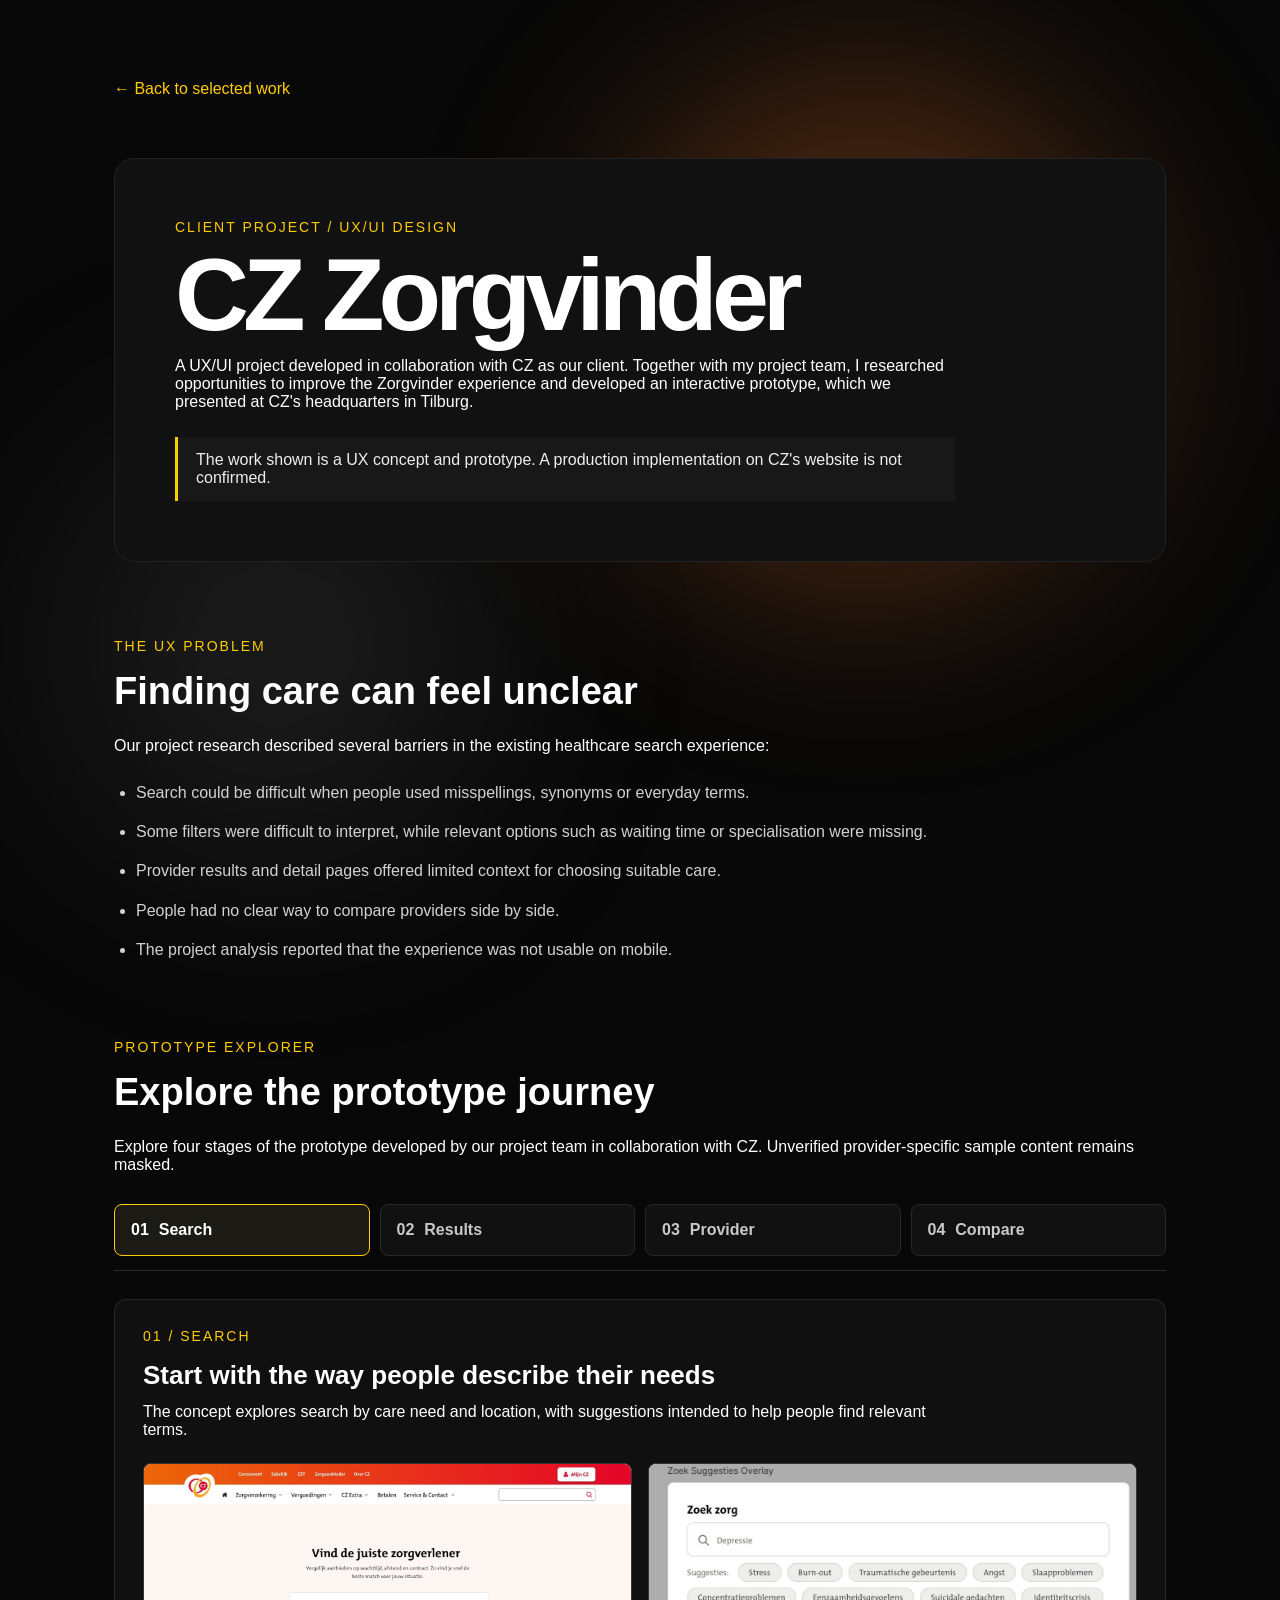
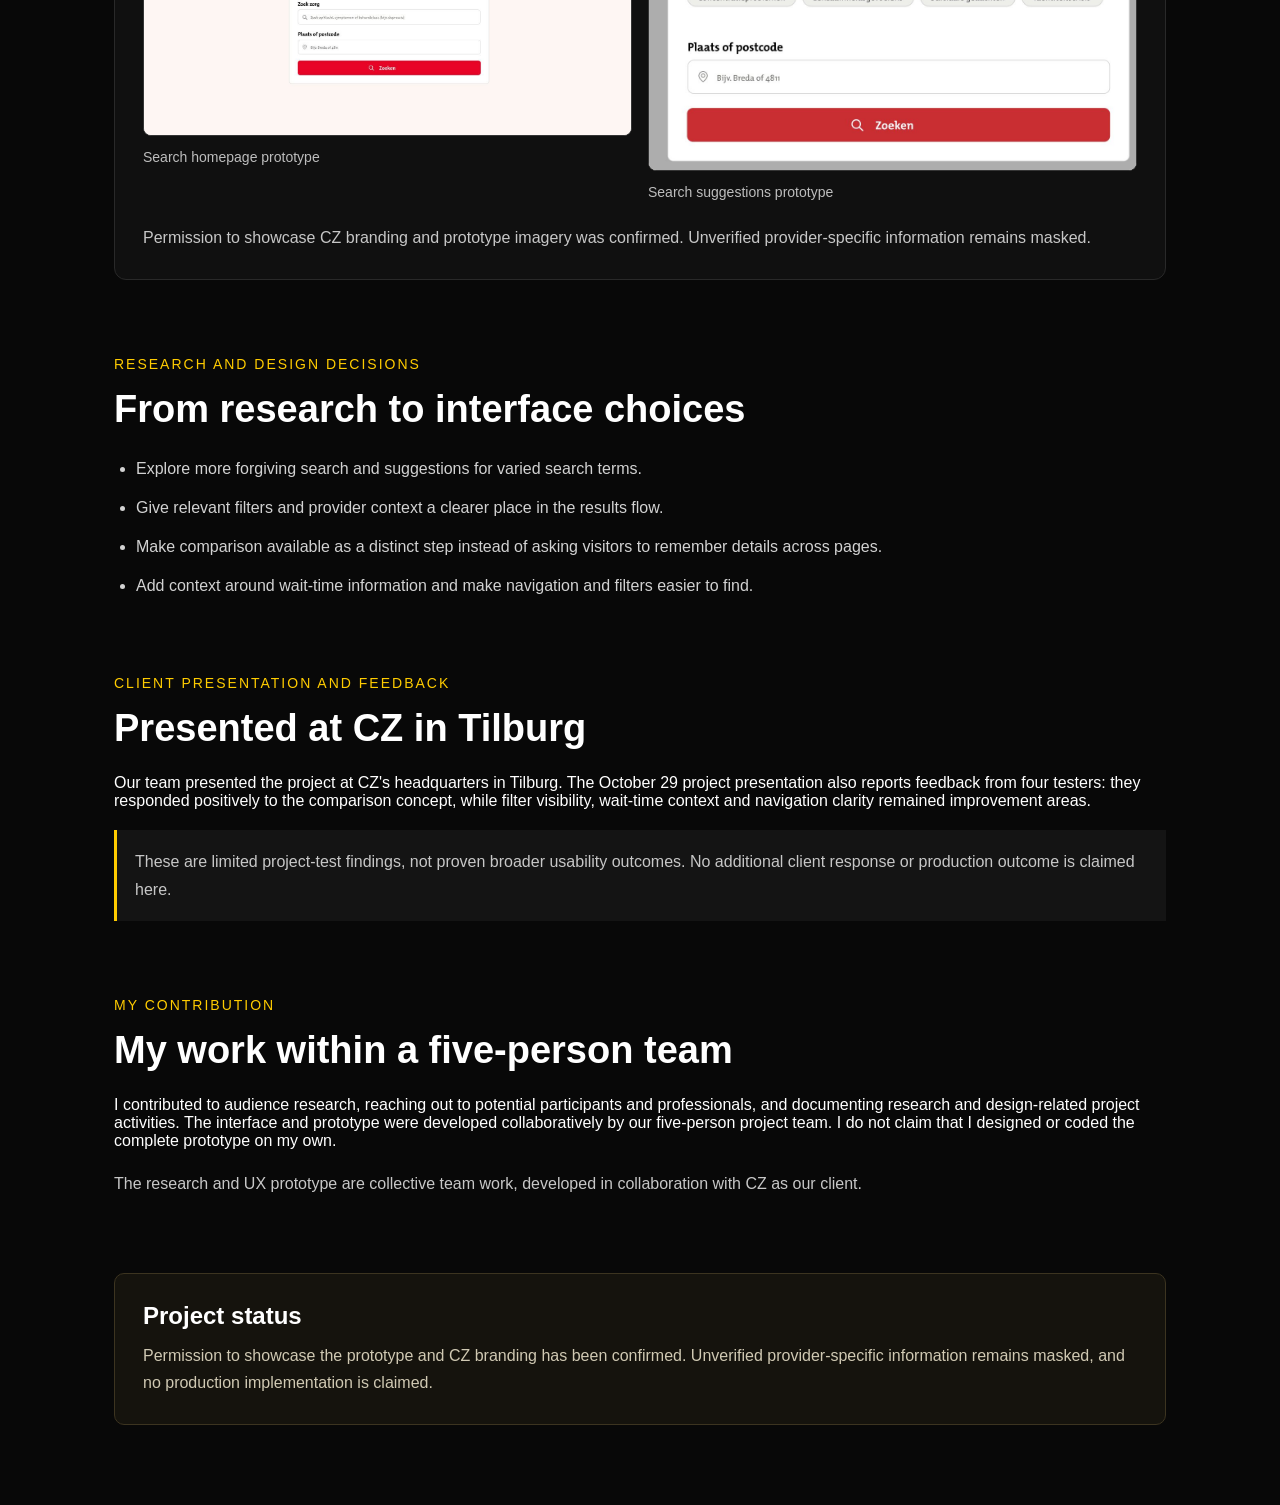
==== cz.html @ e2283655 "Add CZ client UX case and interactive prototype explorer Research-based iteration: Replaced the less" ====
<!DOCTYPE html>
<html lang="en">
<head>
  <meta charset="UTF-8">
  <meta name="viewport" content="width=device-width, initial-scale=1.0">
  <title>CZ Zorgvinder | Client UX/UI Project | Rayan Fikri</title>
  <meta name="description" content="A UX/UI project developed with CZ as our client, exploring improvements to healthcare search, filtering and provider comparison.">
  <link rel="stylesheet" href="css/style.css">
</head>
<body>

  <main class="project-page cz-page">
    <a href="index.html#work" class="back-link">← Back to selected work</a>

    <section class="project-hero cz-hero">
      <p class="section-label">Client Project / UX/UI Design</p>
      <h1>CZ Zorgvinder</h1>
      <p>
        A UX/UI project developed in collaboration with CZ as our client. Together with my project team, I researched opportunities to improve the Zorgvinder experience and developed an interactive prototype, which we presented at CZ's headquarters in Tilburg.
      </p>
      <p class="cz-disclaimer">
        The work shown is a UX concept and prototype. A production implementation on CZ's website is not confirmed.
      </p>
    </section>

    <section class="cz-section" aria-labelledby="cz-problem-title">
      <p class="section-label">The UX problem</p>
      <h2 id="cz-problem-title">Finding care can feel unclear</h2>
      <p class="cz-section-intro">
        Our project research described several barriers in the existing healthcare search experience:
      </p>
      <ul class="cz-problem-list">
        <li>Search could be difficult when people used misspellings, synonyms or everyday terms.</li>
        <li>Some filters were difficult to interpret, while relevant options such as waiting time or specialisation were missing.</li>
        <li>Provider results and detail pages offered limited context for choosing suitable care.</li>
        <li>People had no clear way to compare providers side by side.</li>
        <li>The project analysis reported that the experience was not usable on mobile.</li>
      </ul>
    </section>

    <section class="cz-section prototype-explorer" data-prototype-explorer aria-labelledby="explorer-title">
      <p class="section-label">Prototype explorer</p>
      <h2 id="explorer-title">Explore the prototype journey</h2>
      <p class="cz-section-intro">
        Explore four stages of the prototype developed by our project team in collaboration with CZ. Unverified provider-specific sample content remains masked.
      </p>

      <div class="prototype-tablist" role="tablist" aria-label="Prototype stages">
        <button id="prototype-tab-search" class="prototype-tab is-active" type="button" role="tab" aria-selected="true" aria-controls="prototype-panel-search" tabindex="0">01 <span>Search</span></button>
        <button id="prototype-tab-results" class="prototype-tab" type="button" role="tab" aria-selected="false" aria-controls="prototype-panel-results" tabindex="-1">02 <span>Results</span></button>
        <button id="prototype-tab-provider" class="prototype-tab" type="button" role="tab" aria-selected="false" aria-controls="prototype-panel-provider" tabindex="-1">03 <span>Provider</span></button>
        <button id="prototype-tab-compare" class="prototype-tab" type="button" role="tab" aria-selected="false" aria-controls="prototype-panel-compare" tabindex="-1">04 <span>Compare</span></button>
      </div>

      <section id="prototype-panel-search" class="prototype-panel" role="tabpanel" aria-labelledby="prototype-tab-search" tabindex="0">
        <div class="prototype-panel-heading">
          <p class="section-label">01 / Search</p>
          <h3>Start with the way people describe their needs</h3>
          <p>The concept explores search by care need and location, with suggestions intended to help people find relevant terms.</p>
        </div>
        <div class="prototype-image-grid">
          <figure class="prototype-figure">
            <button class="prototype-image-button" type="button" data-enlarge aria-label="Enlarge the CZ Zorgvinder search homepage screenshot">
              <img src="assets/projects/cz-zorgvinder/cz-search-preview.jpg" alt="CZ client-project search prototype with a care search field and location field" width="1400" height="779" loading="lazy" decoding="async">
            </button>
            <figcaption>Search homepage prototype</figcaption>
          </figure>
          <figure class="prototype-figure">
            <button class="prototype-image-button" type="button" data-enlarge aria-label="Enlarge the CZ Zorgvinder search suggestions screenshot">
              <img src="assets/projects/cz-zorgvinder/cz-search-suggestions-preview.jpg" alt="CZ client-project prototype showing suggestions below a healthcare search field" width="1190" height="748" loading="lazy" decoding="async">
            </button>
            <figcaption>Search suggestions prototype</figcaption>
          </figure>
        </div>
        <p class="prototype-media-note">Permission to showcase CZ branding and prototype imagery was confirmed. Unverified provider-specific information remains masked.</p>
      </section>

      <section id="prototype-panel-results" class="prototype-panel" role="tabpanel" aria-labelledby="prototype-tab-results" tabindex="0" hidden>
        <div class="prototype-panel-heading">
          <p class="section-label">02 / Results</p>
          <h3>Make relevant filters and provider context easier to scan</h3>
          <p>Our prototype groups filters for contract, distance, waiting time, specialisation and digital options. Provider cards and search-summary data are masked because their values are unverified.</p>
        </div>
        <figure class="prototype-figure">
          <button class="prototype-image-button" type="button" data-enlarge aria-label="Enlarge the redacted CZ Zorgvinder results screenshot">
            <img src="assets/projects/cz-zorgvinder/cz-results-redacted.jpg" alt="Client-project results prototype with filter controls visible and provider sample data redacted" width="1400" height="1121" loading="lazy" decoding="async">
          </button>
          <figcaption>Results and filters concept; unverified provider data is redacted.</figcaption>
        </figure>
      </section>

      <section id="prototype-panel-provider" class="prototype-panel" role="tabpanel" aria-labelledby="prototype-tab-provider" tabindex="0" hidden>
        <div class="prototype-panel-heading">
          <p class="section-label">03 / Provider</p>
          <h3>Bring useful provider details into one place</h3>
          <p>Our prototype brings provider information, treatments, languages, waiting-time context and service options into a detail view. Provider identity, contact information and claims are masked.</p>
        </div>
        <figure class="prototype-figure">
          <button class="prototype-image-button" type="button" data-enlarge aria-label="Enlarge the redacted CZ Zorgvinder provider screenshot">
            <img src="assets/projects/cz-zorgvinder/cz-provider-redacted.jpg" alt="Client-project provider detail prototype with provider-specific information redacted" width="1400" height="1197" loading="lazy" decoding="async">
          </button>
          <figcaption>Provider detail concept; identifying and unverified sample claims are redacted.</figcaption>
        </figure>
      </section>

      <section id="prototype-panel-compare" class="prototype-panel" role="tabpanel" aria-labelledby="prototype-tab-compare" tabindex="0" hidden>
        <div class="prototype-panel-heading">
          <p class="section-label">04 / Compare</p>
          <h3>Support a more informed choice</h3>
          <p>Our comparison prototype places contract, waiting time, specialisation, distance, rating, languages, treatment and online-intake fields side by side. Provider-specific values are masked.</p>
        </div>
        <figure class="prototype-figure">
          <button class="prototype-image-button" type="button" data-enlarge aria-label="Enlarge the redacted CZ Zorgvinder comparison screenshot">
            <img src="assets/projects/cz-zorgvinder/cz-compare-redacted.jpg" alt="Client-project provider comparison table with row labels visible and provider values redacted" width="1400" height="854" loading="lazy" decoding="async">
          </button>
          <figcaption>Provider comparison concept; provider names and sample values are redacted.</figcaption>
        </figure>
      </section>
    </section>

    <section class="cz-section" aria-labelledby="cz-decisions-title">
      <p class="section-label">Research and design decisions</p>
      <h2 id="cz-decisions-title">From research to interface choices</h2>
      <ul class="cz-problem-list">
        <li>Explore more forgiving search and suggestions for varied search terms.</li>
        <li>Give relevant filters and provider context a clearer place in the results flow.</li>
        <li>Make comparison available as a distinct step instead of asking visitors to remember details across pages.</li>
        <li>Add context around wait-time information and make navigation and filters easier to find.</li>
      </ul>
    </section>

    <section class="cz-section" aria-labelledby="cz-client-feedback-title">
      <p class="section-label">Client presentation and feedback</p>
      <h2 id="cz-client-feedback-title">Presented at CZ in Tilburg</h2>
      <p>Our team presented the project at CZ's headquarters in Tilburg. The October 29 project presentation also reports feedback from four testers: they responded positively to the comparison concept, while filter visibility, wait-time context and navigation clarity remained improvement areas.</p>
      <p class="cz-feedback-note">These are limited project-test findings, not proven broader usability outcomes. No additional client response or production outcome is claimed here.</p>
    </section>

    <section class="cz-section" aria-labelledby="cz-contribution-title">
      <p class="section-label">My contribution</p>
      <h2 id="cz-contribution-title">My work within a five-person team</h2>
      <p>
        I contributed to audience research, reaching out to potential participants and professionals, and documenting research and design-related project activities. The interface and prototype were developed collaboratively by our five-person project team. I do not claim that I designed or coded the complete prototype on my own.
      </p>
      <p class="cz-team-credit">The research and UX prototype are collective team work, developed in collaboration with CZ as our client.</p>
    </section>

    <section class="cz-publication-note" aria-label="Project publication context">
      <h2>Project status</h2>
      <p>Permission to showcase the prototype and CZ branding has been confirmed. Unverified provider-specific information remains masked, and no production implementation is claimed.</p>
    </section>

    <dialog class="prototype-dialog" aria-label="Enlarged prototype screenshot">
      <form method="dialog">
        <button class="prototype-dialog-close" type="submit" aria-label="Close enlarged screenshot">Close <span aria-hidden="true">×</span></button>
      </form>
      <img class="prototype-dialog-image" alt="">
    </dialog>
  </main>

  <script src="js/main.js"></script>
</body>
</html>
---- css/style.css ----
* {
  margin: 0;
  padding: 0;
  box-sizing: border-box;
}

html {
  scroll-behavior: smooth;
  scroll-padding-top: 24px;
}

body {
  min-height: 100vh;
  font-family: Arial, sans-serif;
  background: #080808;
  color: #ffffff;
}

body::before {
  content: "";
  position: fixed;
  width: 520px;
  height: 520px;
  right: 12%;
  top: 8%;
  background: rgba(255, 126, 45, 0.28);
  filter: blur(100px);
  border-radius: 50%;
  z-index: -2;
}

body::after {
  content: "";
  position: fixed;
  width: 420px;
  height: 420px;
  left: 5%;
  bottom: 5%;
  background: rgba(75, 75, 75, 0.28);
  filter: blur(100px);
  border-radius: 50%;
  z-index: -2;
}

a {
  color: inherit;
  text-decoration: none;
}

a:focus-visible {
  outline: 3px solid #ffcc00;
  outline-offset: 4px;
}

.page-wrapper {
  width: 100%;
  padding: 70px 24px;
}

.hero-card {
  position: relative;
  max-width: 1180px;
  min-height: 780px;
  margin: 0 auto;
  padding: 42px;
  border-radius: 20px;
  overflow: hidden;
  background:
    linear-gradient(90deg, rgba(10, 10, 10, 0.92), rgba(10, 10, 10, 0.55)),
    url("../assets/profile.jpeg");
  background-size: cover;
  background-position: center;
  border: 1px solid rgba(255, 255, 255, 0.1);
  box-shadow: 0 30px 100px rgba(0, 0, 0, 0.6);
}

.hero-card::before {
  content: "";
  position: absolute;
  inset: 0;
  background: radial-gradient(circle at 78% 34%, rgba(255, 132, 61, 0.42), transparent 30%);
  pointer-events: none;
}

.hero-topline,
.hero-content,
.bottom-nav {
  position: relative;
  z-index: 2;
}

.hero-topline {
  display: flex;
  align-items: center;
}

.status {
  display: flex;
  align-items: center;
  gap: 10px;
  font-size: 13px;
  color: #e9e9e9;
}

.status span {
  width: 7px;
  height: 7px;
  background: #35ff6b;
  border-radius: 50%;
  flex: 0 0 auto;
}

.hero-content {
  margin-top: 76px;
  max-width: 720px;
}

.role {
  color: #ffcc00;
  font-size: 15px;
  font-weight: 700;
  margin-bottom: 18px;
}

.hero-name {
  font-size: 140px;
  line-height: 0.86;
  letter-spacing: 0;
  margin-bottom: 24px;
}

.hero-summary {
  max-width: 590px;
  color: #eeeeee;
  font-size: 18px;
  line-height: 1.6;
}

.hero-actions {
  display: flex;
  flex-wrap: wrap;
  gap: 12px;
  margin-top: 26px;
}

.hero-actions a {
  display: inline-flex;
  min-height: 48px;
  align-items: center;
  justify-content: center;
  padding: 12px 20px;
  border-radius: 30px;
  font-size: 13px;
  font-weight: 700;
  transition: transform 0.2s ease, background-color 0.2s ease, border-color 0.2s ease;
}

.hero-actions a:hover {
  transform: translateY(-2px);
}

.primary-link {
  background: #ffcc00;
  color: #080808;
}

.primary-link:hover {
  background: #ffdc4d;
}

.secondary-link {
  background: rgba(255, 255, 255, 0.12);
  border: 1px solid rgba(255, 255, 255, 0.3);
  color: #ffffff;
}

.secondary-link:hover {
  border-color: #ffcc00;
}

h1 {
  font-size: clamp(72px, 10vw, 140px);
  line-height: 0.86;
  letter-spacing: -6px;
  margin-bottom: 34px;
}

.details {
  display: flex;
  gap: 26px;
  flex-wrap: wrap;
  margin-top: 28px;
  color: #d6d6d6;
  font-size: 14px;
}

.bottom-nav {
  position: absolute;
  left: 50%;
  bottom: 42px;
  transform: translateX(-50%);
  display: flex;
  gap: 8px;
  padding: 8px;
  border-radius: 40px;
  background: rgba(255, 255, 255, 0.12);
  backdrop-filter: blur(16px);
}

.bottom-nav a {
  padding: 12px 20px;
  border-radius: 30px;
  color: #d8d8d8;
  font-size: 14px;
  transition: 0.3s ease;
}

.bottom-nav a:hover,
.bottom-nav a.active {
  background: #ffffff;
  color: #080808;
}

.section {
  max-width: 1180px;
  margin: 120px auto 0;
}

.section-label {
  color: #ffcc00;
  font-size: 14px;
  text-transform: uppercase;
  letter-spacing: 2px;
  margin-bottom: 16px;
}

.section h2 {
  font-size: 54px;
  margin-bottom: 36px;
}

.section p {
  color: #bdbdbd;
  line-height: 1.8;
  max-width: 760px;
}

.project-list {
  display: grid;
  gap: 18px;
}

.project-card {
  display: grid;
  grid-template-columns: minmax(0, 1.1fr) minmax(280px, 0.9fr);
  align-items: stretch;
  overflow: hidden;
  background: #111111;
  border: 1px solid #232323;
  border-radius: 16px;
  transition: border-color 0.3s ease, background-color 0.3s ease;
}

.project-card:hover {
  border-color: #ffcc00;
  background: #151515;
}

.project-card__preview {
  display: block;
  min-height: 280px;
  overflow: hidden;
  background: #080808;
}

.project-card__preview img {
  display: block;
  width: 100%;
  height: 100%;
  min-height: 280px;
  object-fit: cover;
  object-position: top center;
  transition: transform 0.35s ease;
}

.project-card:hover .project-card__preview img,
.project-card__preview:focus-visible img {
  transform: scale(1.025);
}

.project-card__content {
  display: flex;
  flex-direction: column;
  align-items: flex-start;
  padding: 32px;
}

.project-card__content .project-card__eyebrow {
  margin-bottom: 12px;
  color: #ffcc00;
  font-size: 13px;
  text-transform: uppercase;
  letter-spacing: 1px;
}

.project-card__content h3 {
  margin-bottom: 12px;
  font-size: 32px;
}

.project-card__content > p:not(.project-card__eyebrow) {
  max-width: none;
  line-height: 1.7;
}

.project-tech {
  display: flex;
  flex-wrap: wrap;
  gap: 8px;
  margin-top: 20px;
  list-style: none;
}

.project-tech li {
  padding: 6px 10px;
  border: 1px solid #292929;
  border-radius: 4px;
  color: #dcdcdc;
  font-size: 13px;
}

.project-card__cta {
  display: inline-flex;
  min-height: 48px;
  align-items: center;
  gap: 10px;
  margin-top: 24px;
  padding: 12px 18px;
  border-radius: 30px;
  background: #ffcc00;
  color: #080808;
  font-size: 13px;
  font-weight: 700;
  transition: transform 0.2s ease, background-color 0.2s ease;
}

.project-card__cta:hover {
  transform: translateY(-2px);
  background: #ffdc4d;
}

.project-row {
  display: grid;
  grid-template-columns: 80px 1fr 1.4fr;
  gap: 24px;
  align-items: center;
  padding: 28px;
  background: #111111;
  border: 1px solid #232323;
  border-radius: 16px;
  transition: 0.3s ease;
}

.project-row:hover {
  transform: translateY(-4px);
  border-color: #ffcc00;
  background: #151515;
}

.project-row span,
.process-grid span {
  color: #ffcc00;
}

.project-row h3 {
  font-size: 26px;
}

.project-row p {
  color: #bdbdbd;
  line-height: 1.7;
}

.process-grid {
  display: grid;
  grid-template-columns: repeat(4, 1fr);
  gap: 18px;
}

.process-grid article {
  padding: 28px;
  min-height: 230px;
  background: #111111;
  border: 1px solid #232323;
  border-radius: 16px;
}

.process-grid h3 {
  margin: 28px 0 14px;
  font-size: 22px;
}

.about-section p {
  font-size: 18px;
}

.skills {
  display: flex;
  gap: 12px;
  flex-wrap: wrap;
  margin-top: 32px;
}

.skills span {
  padding: 10px 16px;
  border: 1px solid #292929;
  border-radius: 30px;
  background: #111111;
  color: #dcdcdc;
  font-size: 14px;
}

.contact-links {
  display: flex;
  gap: 14px;
  flex-wrap: wrap;
  margin-top: 32px;
}

.contact-links a {
  padding: 14px 22px;
  border-radius: 30px;
  background: #111111;
  border: 1px solid #292929;
  color: #ffffff;
  transition: 0.3s ease;
}

.contact-links a:hover {
  background: #ffcc00;
  color: #080808;
  border-color: #ffcc00;
}

.project-page {
  max-width: 1000px;
  margin: 0 auto;
  padding: 80px 24px;
}

.back-link {
  display: inline-block;
  margin-bottom: 60px;
  color: #ffcc00;
}

.project-hero {
  padding: 60px;
  background: #111111;
  border: 1px solid #232323;
  border-radius: 20px;
}

.project-hero h1 {
  font-size: clamp(56px, 8vw, 110px);
}

.project-info {
  margin-top: 50px;
  display: grid;
  gap: 24px;
}

.project-info article {
  padding: 28px;
  background: #111111;
  border: 1px solid #232323;
  border-radius: 16px;
}

.project-info h2 {
  margin-bottom: 14px;
}

.project-info p {
  color: #bdbdbd;
  line-height: 1.8;
}

.cz-page {
  max-width: 1100px;
}

.cz-hero h1 {
  margin-bottom: 18px;
}

.cz-hero > p:not(.section-label) {
  max-width: 780px;
}

.cz-subtitle {
  margin-bottom: 18px;
  color: #ffcc00 !important;
  font-size: 20px;
  font-weight: 700;
}

.cz-disclaimer {
  margin-top: 26px;
  padding: 14px 18px;
  border-left: 3px solid #ffcc00;
  background: #181818;
  color: #eeeeee !important;
}

.cz-section {
  margin-top: 76px;
}

.cz-section h2,
.cz-publication-note h2 {
  margin-bottom: 24px;
  font-size: 38px;
}

.cz-section-intro {
  margin-bottom: 24px;
}

.cz-problem-list {
  display: grid;
  gap: 12px;
  margin-left: 22px;
  color: #d2d2d2;
  line-height: 1.7;
}

.prototype-tablist {
  display: grid;
  grid-template-columns: repeat(4, minmax(0, 1fr));
  gap: 10px;
  margin: 30px 0 28px;
  padding-bottom: 14px;
  border-bottom: 1px solid #292929;
}

.prototype-tab {
  display: flex;
  min-height: 52px;
  align-items: center;
  gap: 10px;
  padding: 12px 16px;
  border: 1px solid #292929;
  border-radius: 8px;
  background: #111111;
  color: #c9c9c9;
  font: inherit;
  font-weight: 700;
  text-align: left;
  cursor: pointer;
  transition: border-color 0.2s ease, color 0.2s ease, background-color 0.2s ease;
}

.prototype-tab:hover,
.prototype-tab.is-active {
  border-color: #ffcc00;
  color: #ffffff;
}

.prototype-tab.is-active {
  background: #1b1a14;
}

.prototype-panel {
  padding: 28px;
  border: 1px solid #292929;
  border-radius: 12px;
  background: #101010;
}

.prototype-panel[hidden] {
  display: none;
}

.prototype-panel-heading h3 {
  margin: 0 0 12px;
  font-size: 26px;
}

.prototype-panel-heading > p:last-child {
  max-width: 820px;
  margin-bottom: 24px;
}

.prototype-image-grid {
  display: grid;
  grid-template-columns: repeat(2, minmax(0, 1fr));
  gap: 16px;
}

.prototype-figure {
  min-width: 0;
  margin: 0;
}

.prototype-image-button {
  display: block;
  width: 100%;
  padding: 0;
  overflow: hidden;
  border: 1px solid #353535;
  border-radius: 8px;
  background: #f2f0ed;
  cursor: zoom-in;
}

.prototype-image-button img {
  display: block;
  width: 100%;
  height: auto;
  max-height: 620px;
  object-fit: contain;
}

.prototype-image-button:focus-visible {
  outline: 3px solid #ffcc00;
  outline-offset: 4px;
}

.prototype-figure figcaption {
  margin-top: 10px;
  color: #bdbdbd;
  font-size: 14px;
  line-height: 1.6;
}

.prototype-media-note,
.cz-feedback-note,
.cz-team-credit {
  margin-top: 20px;
  color: #c7c7c7;
  line-height: 1.7;
}

.cz-feedback-note {
  padding: 18px;
  border-left: 3px solid #ffcc00;
  background: #141414;
}

.cz-publication-note {
  margin-top: 76px;
  padding: 28px;
  border: 1px solid #3c3420;
  border-radius: 10px;
  background: #15130d;
}

.cz-publication-note h2 {
  margin-bottom: 12px;
  font-size: 24px;
}

.cz-publication-note p {
  color: #d0c9b3;
  line-height: 1.7;
}

.prototype-dialog {
  width: min(94vw, 1200px);
  max-width: none;
  max-height: 92vh;
  margin: auto;
  padding: 18px;
  border: 1px solid #393939;
  border-radius: 10px;
  background: #101010;
  color: #ffffff;
}

.prototype-dialog::backdrop {
  background: rgba(0, 0, 0, 0.86);
}

.prototype-dialog form {
  display: flex;
  justify-content: flex-end;
  margin-bottom: 12px;
}

.prototype-dialog-close {
  min-height: 44px;
  padding: 8px 14px;
  border: 1px solid #494949;
  border-radius: 6px;
  background: #1a1a1a;
  color: #ffffff;
  font: inherit;
  cursor: pointer;
}

.prototype-dialog-close span {
  margin-left: 8px;
  color: #ffcc00;
  font-size: 20px;
}

.prototype-dialog-image {
  display: block;
  max-width: 100%;
  max-height: calc(92vh - 90px);
  margin: 0 auto;
  object-fit: contain;
}

@media (max-width: 900px) {
  .page-wrapper {
    padding: 24px;
  }

  .hero-card {
    min-height: 760px;
    padding: 28px;
  }

  .hero-content {
    margin-top: 72px;
  }

  .hero-name {
    font-size: 112px;
  }

  .bottom-nav {
    width: calc(100% - 40px);
    overflow-x: auto;
    justify-content: flex-start;
  }

  .project-row,
  .process-grid {
    grid-template-columns: 1fr;
  }

  .project-card {
    grid-template-columns: 1fr;
  }

  .project-card__preview {
    min-height: 0;
    aspect-ratio: 16 / 10;
  }

  .project-card__preview img {
    min-height: 0;
  }

  .cz-page {
    padding: 48px 20px;
  }

  .cz-hero {
    padding: 36px 28px;
  }

  .cz-section {
    margin-top: 58px;
  }

  .prototype-panel {
    padding: 20px;
  }

  .project-hero {
    padding: 32px;
  }
}

@media (max-width: 600px) {
  .page-wrapper {
    padding: 16px;
  }

  .hero-card {
    min-height: 790px;
    padding: 24px 18px;
    border-radius: 16px;
  }

  .status {
    font-size: 12px;
  }

  .hero-content {
    margin-top: 68px;
  }

  .hero-name {
    font-size: 72px;
  }

  .hero-summary {
    font-size: 16px;
  }

  .cz-page {
    padding: 32px 16px;
  }

  .cz-hero {
    padding: 28px 20px;
  }

  .cz-section h2 {
    font-size: 32px;
  }

  .prototype-tablist {
    grid-template-columns: repeat(2, minmax(0, 1fr));
    gap: 8px;
  }

  .prototype-tab {
    min-height: 48px;
    padding: 10px;
  }

  .prototype-panel {
    padding: 16px;
  }

  .prototype-panel-heading h3 {
    font-size: 22px;
  }

  .prototype-image-grid {
    grid-template-columns: 1fr;
  }

  .cz-publication-note {
    padding: 20px;
  }

  .details {
    gap: 10px;
    margin-top: 24px;
  }

  .bottom-nav {
    width: calc(100% - 16px);
    bottom: 18px;
    gap: 4px;
  }

  .bottom-nav a {
    padding: 10px 14px;
    font-size: 13px;
  }
}

@media (prefers-reduced-motion: reduce) {
  html {
    scroll-behavior: auto;
  }

  *,
  *::before,
  *::after {
    scroll-behavior: auto !important;
    transition-duration: 0.01ms !important;
    animation-duration: 0.01ms !important;
    animation-iteration-count: 1 !important;
  }
}
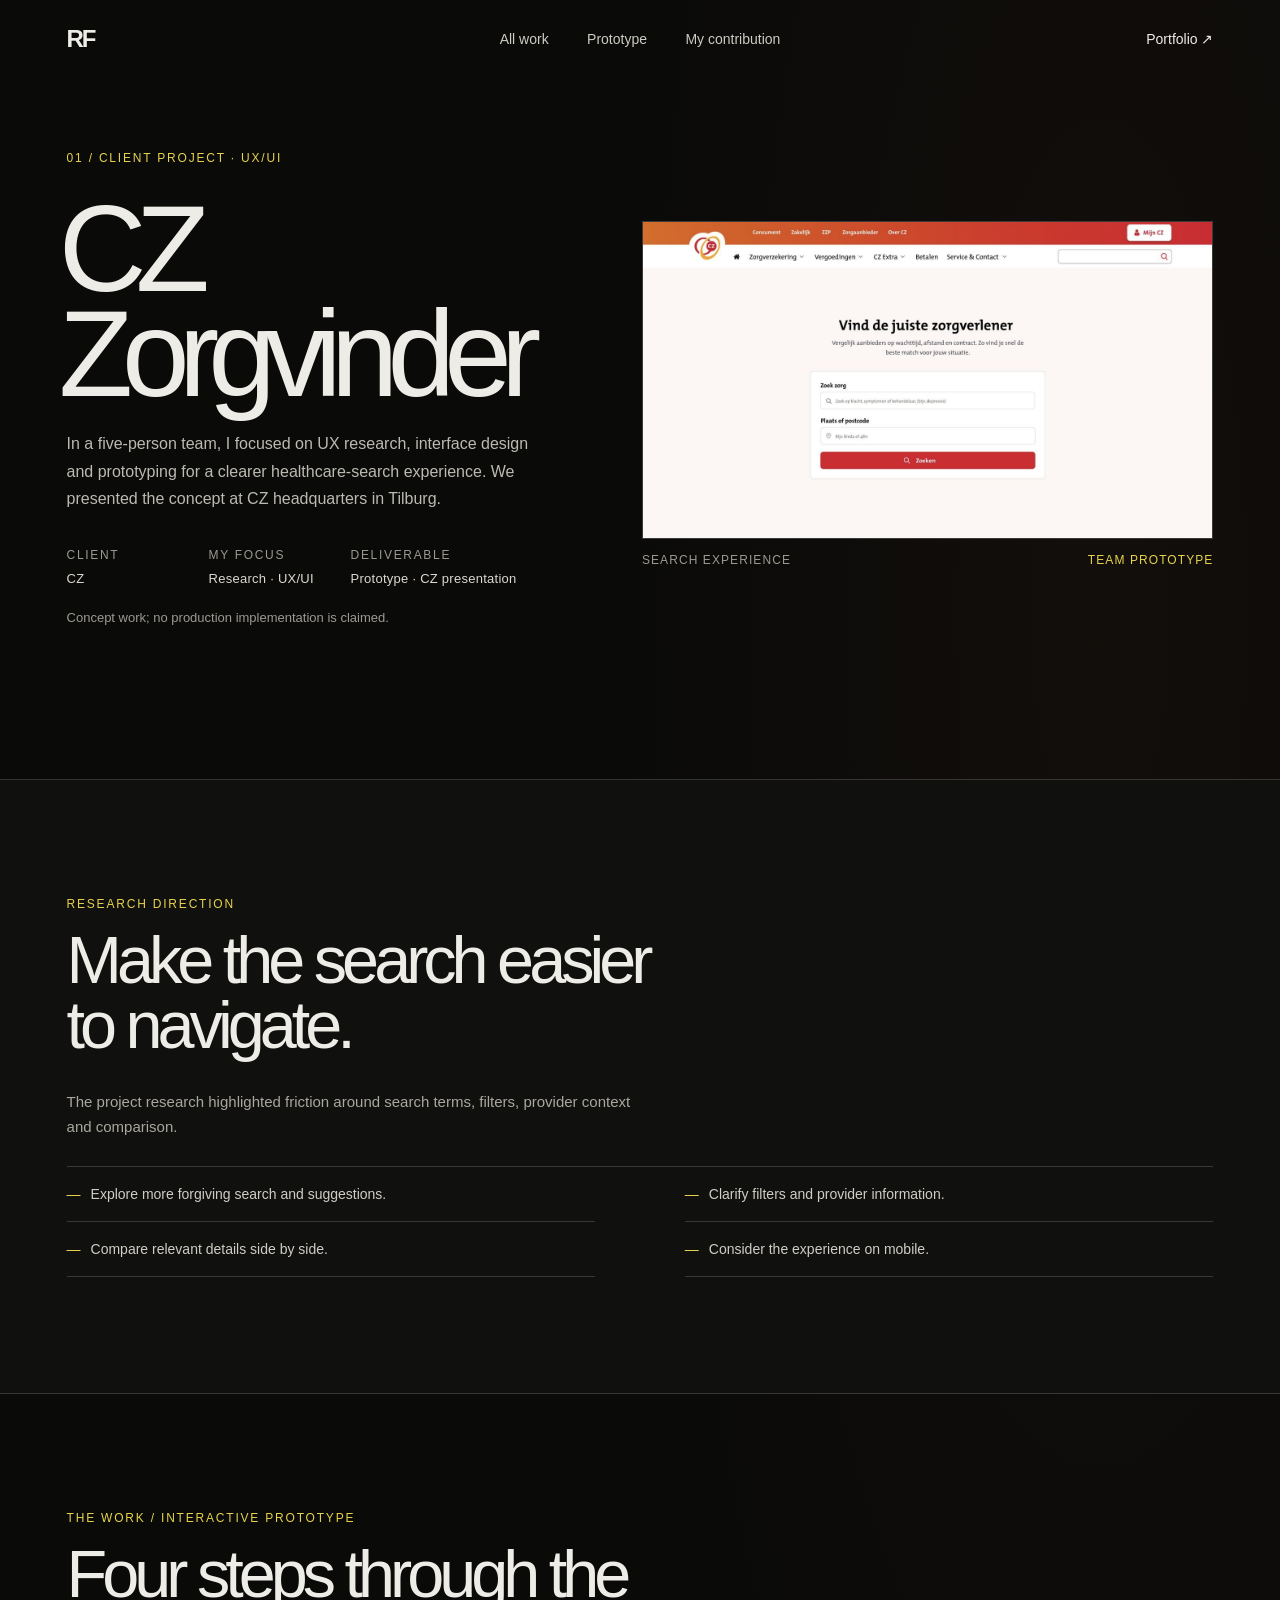
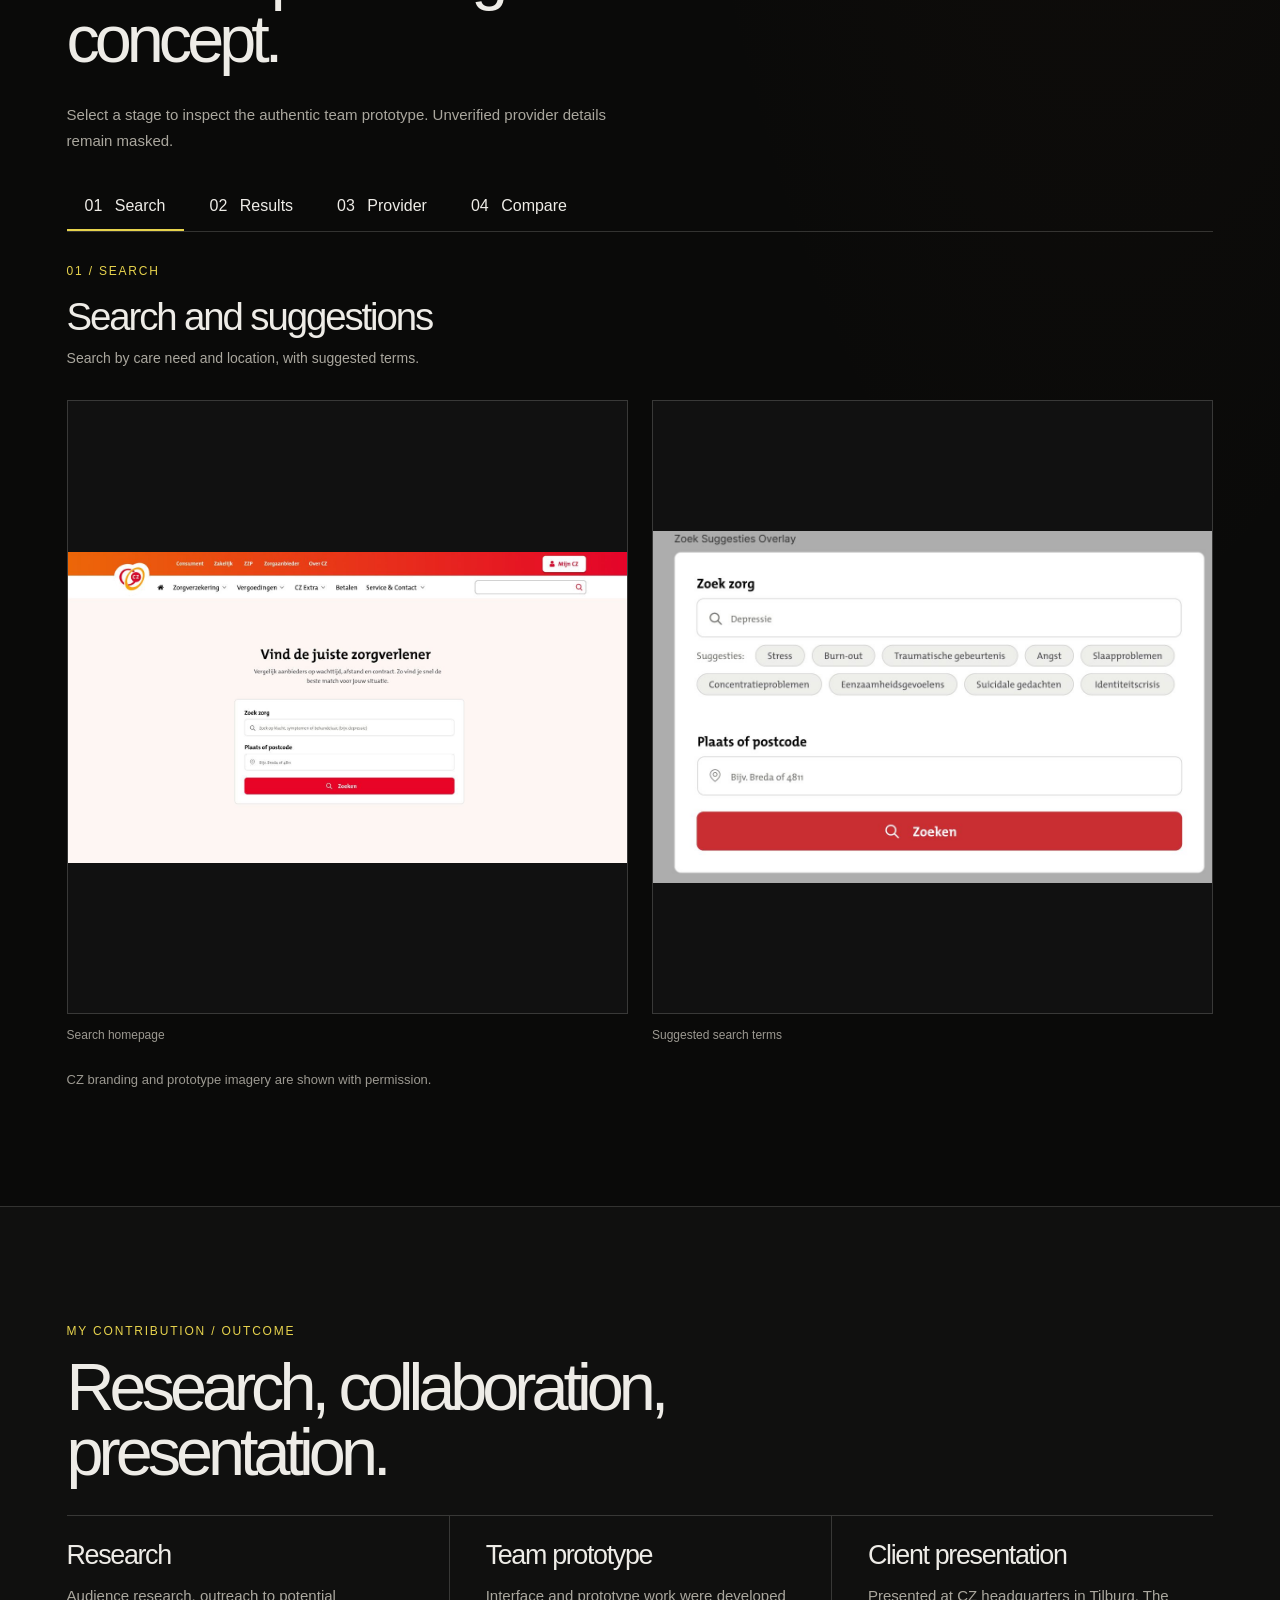
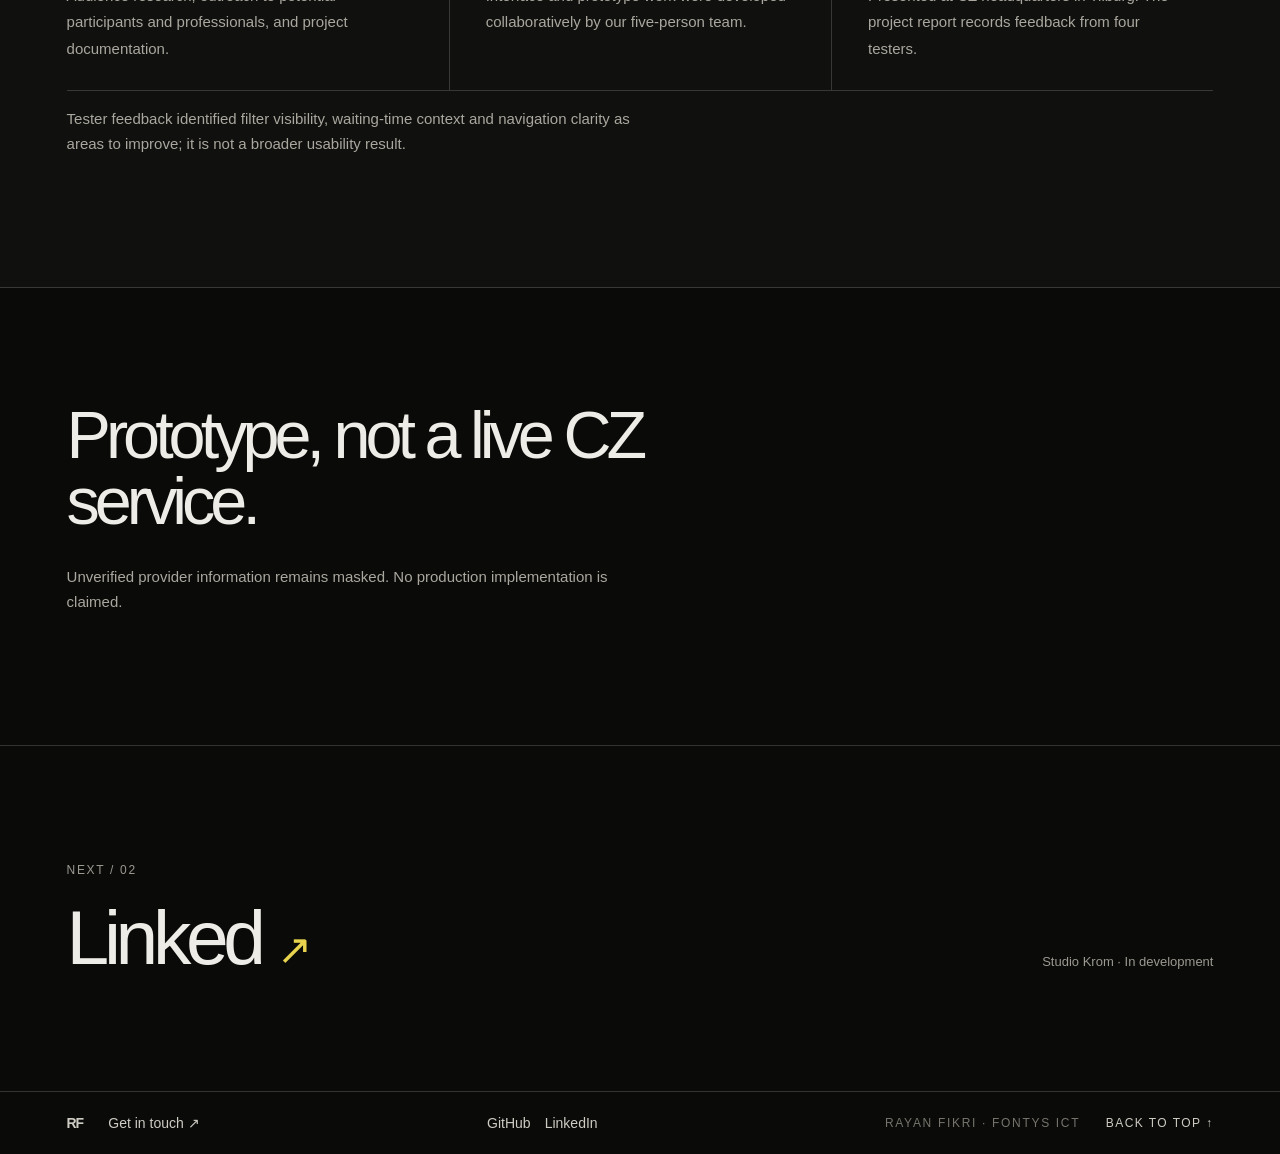
==== commit 558fb421: "feat: complete portfolio redesign and project case studies" ====
--- a/cz.html
+++ b/cz.html
@@ -5,45 +5,71 @@
   <meta name="viewport" content="width=device-width, initial-scale=1.0">
   <title>CZ Zorgvinder | Client UX/UI Project | Rayan Fikri</title>
   <meta name="description" content="A UX/UI project developed with CZ as our client, exploring improvements to healthcare search, filtering and provider comparison.">
-  <link rel="stylesheet" href="css/style.css">
+  <link rel="canonical" href="https://rayankib.github.io/personal-portfolio-website/cz.html">
+  <link rel="icon" href="assets/favicon.svg" type="image/svg+xml">
+  <link rel="icon" href="assets/favicon-32.png" type="image/png" sizes="32x32">
+  <link rel="stylesheet" href="css/case-study.css">
+  <meta property="og:title" content="CZ Zorgvinder | Rayan Fikri">
+  <meta property="og:description" content="A five-person UX/UI client project with CZ. My focus: research, interface design and prototyping, presented at CZ headquarters in Tilburg.">
+  <meta property="og:type" content="article">
+  <meta property="og:url" content="https://rayankib.github.io/personal-portfolio-website/cz.html">
+  <meta property="og:image" content="https://rayankib.github.io/personal-portfolio-website/assets/social/portfolio-og.png">
+  <meta property="og:image:width" content="1200">
+  <meta property="og:image:height" content="630">
+  <meta property="og:image:type" content="image/png">
+  <meta property="og:image:alt" content="Rayan Fikri — I design interfaces. I build them too. Frontend Development and UX/UI.">
+  <meta property="og:site_name" content="Rayan Fikri Portfolio">
+  <meta name="twitter:card" content="summary_large_image">
+  <meta name="twitter:title" content="CZ Zorgvinder | Rayan Fikri">
+  <meta name="twitter:description" content="A five-person UX/UI client project with CZ. My focus: research, interface design and prototyping, presented at CZ headquarters in Tilburg.">
+  <meta name="twitter:image" content="https://rayankib.github.io/personal-portfolio-website/assets/social/portfolio-og.png">
+  <meta name="twitter:image:alt" content="Rayan Fikri — I design interfaces. I build them too. Frontend Development and UX/UI.">
 </head>
-<body>
-
+<body class="case-page">
+  <header class="case-masthead">
+    <a class="case-wordmark" href="index.html" aria-label="Rayan Fikri portfolio">RF</a>
+    <nav class="case-navigation" aria-label="CZ case navigation">
+      <a href="index.html#work">All work</a>
+      <a href="#prototype-explorer">Prototype</a>
+      <a href="#cz-contribution">My contribution</a>
+    </nav>
+    <a class="case-back" href="index.html#work">Portfolio <span aria-hidden="true">↗</span></a>
+  </header>
   <main class="project-page cz-page">
-    <a href="index.html#work" class="back-link">← Back to selected work</a>
-
-    <section class="project-hero cz-hero">
-      <p class="section-label">Client Project / UX/UI Design</p>
-      <h1>CZ Zorgvinder</h1>
-      <p>
-        A UX/UI project developed in collaboration with CZ as our client. Together with my project team, I researched opportunities to improve the Zorgvinder experience and developed an interactive prototype, which we presented at CZ's headquarters in Tilburg.
-      </p>
-      <p class="cz-disclaimer">
-        The work shown is a UX concept and prototype. A production implementation on CZ's website is not confirmed.
-      </p>
+    <section class="project-hero cz-hero" id="project">
+      <div>
+        <p class="section-label">01 / Client project · UX/UI</p>
+        <h1>CZ Zorgvinder</h1>
+        <p>In a five-person team, I focused on UX research, interface design and prototyping for a clearer healthcare-search experience. We presented the concept at CZ headquarters in Tilburg.</p>
+        <dl class="project-meta">
+          <div><dt>CLIENT</dt><dd>CZ</dd></div>
+          <div><dt>MY FOCUS</dt><dd>Research · UX/UI</dd></div>
+          <div><dt>DELIVERABLE</dt><dd>Prototype · CZ presentation</dd></div>
+        </dl>
+        <p class="cz-disclaimer">Concept work; no production implementation is claimed.</p>
+      </div>
+      <figure class="cz-hero-media">
+        <img src="assets/projects/cz-zorgvinder/cz-home-preview.jpg" alt="CZ Zorgvinder prototype homepage with care and location search fields" width="1400" height="776" fetchpriority="high">
+        <figcaption class="case-caption"><span>SEARCH EXPERIENCE</span><span>TEAM PROTOTYPE</span></figcaption>
+      </figure>
     </section>
 
     <section class="cz-section" aria-labelledby="cz-problem-title">
-      <p class="section-label">The UX problem</p>
-      <h2 id="cz-problem-title">Finding care can feel unclear</h2>
-      <p class="cz-section-intro">
-        Our project research described several barriers in the existing healthcare search experience:
-      </p>
+      <p class="section-label">Research direction</p>
+      <h2 id="cz-problem-title">Make the search easier to navigate.</h2>
+      <p class="cz-section-intro">The project research highlighted friction around search terms, filters, provider context and comparison.</p>
       <ul class="cz-problem-list">
-        <li>Search could be difficult when people used misspellings, synonyms or everyday terms.</li>
-        <li>Some filters were difficult to interpret, while relevant options such as waiting time or specialisation were missing.</li>
-        <li>Provider results and detail pages offered limited context for choosing suitable care.</li>
-        <li>People had no clear way to compare providers side by side.</li>
-        <li>The project analysis reported that the experience was not usable on mobile.</li>
+        <li>Explore more forgiving search and suggestions.</li>
+        <li>Clarify filters and provider information.</li>
+        <li>Compare relevant details side by side.</li>
+        <li>Consider the experience on mobile.</li>
       </ul>
     </section>
 
-    <section class="cz-section prototype-explorer" data-prototype-explorer aria-labelledby="explorer-title">
-      <p class="section-label">Prototype explorer</p>
-      <h2 id="explorer-title">Explore the prototype journey</h2>
-      <p class="cz-section-intro">
-        Explore four stages of the prototype developed by our project team in collaboration with CZ. Unverified provider-specific sample content remains masked.
-      </p>
+    <section class="cz-section prototype-explorer" id="prototype-explorer" data-prototype-explorer aria-labelledby="explorer-title">
+      <p class="section-label">The work / interactive prototype</p>
+      <h2 id="explorer-title">Four steps through the concept.</h2>
+      <p class="cz-section-intro">Select a stage to inspect the authentic team prototype. Unverified provider details remain masked.</p>
 
       <div class="prototype-tablist" role="tablist" aria-label="Prototype stages">
         <button id="prototype-tab-search" class="prototype-tab is-active" type="button" role="tab" aria-selected="true" aria-controls="prototype-panel-search" tabindex="0">01 <span>Search</span></button>
@@ -55,101 +81,99 @@
       <section id="prototype-panel-search" class="prototype-panel" role="tabpanel" aria-labelledby="prototype-tab-search" tabindex="0">
         <div class="prototype-panel-heading">
           <p class="section-label">01 / Search</p>
-          <h3>Start with the way people describe their needs</h3>
-          <p>The concept explores search by care need and location, with suggestions intended to help people find relevant terms.</p>
+          <h3>Search and suggestions</h3>
+          <p>Search by care need and location, with suggested terms.</p>
         </div>
         <div class="prototype-image-grid">
           <figure class="prototype-figure">
             <button class="prototype-image-button" type="button" data-enlarge aria-label="Enlarge the CZ Zorgvinder search homepage screenshot">
               <img src="assets/projects/cz-zorgvinder/cz-search-preview.jpg" alt="CZ client-project search prototype with a care search field and location field" width="1400" height="779" loading="lazy" decoding="async">
             </button>
-            <figcaption>Search homepage prototype</figcaption>
+            <figcaption>Search homepage</figcaption>
           </figure>
           <figure class="prototype-figure">
             <button class="prototype-image-button" type="button" data-enlarge aria-label="Enlarge the CZ Zorgvinder search suggestions screenshot">
               <img src="assets/projects/cz-zorgvinder/cz-search-suggestions-preview.jpg" alt="CZ client-project prototype showing suggestions below a healthcare search field" width="1190" height="748" loading="lazy" decoding="async">
             </button>
-            <figcaption>Search suggestions prototype</figcaption>
+            <figcaption>Suggested search terms</figcaption>
           </figure>
         </div>
-        <p class="prototype-media-note">Permission to showcase CZ branding and prototype imagery was confirmed. Unverified provider-specific information remains masked.</p>
+        <p class="prototype-media-note">CZ branding and prototype imagery are shown with permission.</p>
       </section>
 
       <section id="prototype-panel-results" class="prototype-panel" role="tabpanel" aria-labelledby="prototype-tab-results" tabindex="0" hidden>
         <div class="prototype-panel-heading">
           <p class="section-label">02 / Results</p>
-          <h3>Make relevant filters and provider context easier to scan</h3>
-          <p>Our prototype groups filters for contract, distance, waiting time, specialisation and digital options. Provider cards and search-summary data are masked because their values are unverified.</p>
+          <h3>Results and filters</h3>
+          <p>Explore filters for contract, distance, waiting time, specialisation and digital options. Sample provider data is masked.</p>
         </div>
         <figure class="prototype-figure">
           <button class="prototype-image-button" type="button" data-enlarge aria-label="Enlarge the redacted CZ Zorgvinder results screenshot">
             <img src="assets/projects/cz-zorgvinder/cz-results-redacted.jpg" alt="Client-project results prototype with filter controls visible and provider sample data redacted" width="1400" height="1121" loading="lazy" decoding="async">
           </button>
-          <figcaption>Results and filters concept; unverified provider data is redacted.</figcaption>
+          <figcaption>Results concept · sample data masked</figcaption>
         </figure>
       </section>
 
       <section id="prototype-panel-provider" class="prototype-panel" role="tabpanel" aria-labelledby="prototype-tab-provider" tabindex="0" hidden>
         <div class="prototype-panel-heading">
           <p class="section-label">03 / Provider</p>
-          <h3>Bring useful provider details into one place</h3>
-          <p>Our prototype brings provider information, treatments, languages, waiting-time context and service options into a detail view. Provider identity, contact information and claims are masked.</p>
+          <h3>Provider details</h3>
+          <p>A detail view brings together care, language and service information. Identifying and unverified details are masked.</p>
         </div>
         <figure class="prototype-figure">
           <button class="prototype-image-button" type="button" data-enlarge aria-label="Enlarge the redacted CZ Zorgvinder provider screenshot">
             <img src="assets/projects/cz-zorgvinder/cz-provider-redacted.jpg" alt="Client-project provider detail prototype with provider-specific information redacted" width="1400" height="1197" loading="lazy" decoding="async">
           </button>
-          <figcaption>Provider detail concept; identifying and unverified sample claims are redacted.</figcaption>
+          <figcaption>Provider detail concept · identifying details masked</figcaption>
         </figure>
       </section>
 
       <section id="prototype-panel-compare" class="prototype-panel" role="tabpanel" aria-labelledby="prototype-tab-compare" tabindex="0" hidden>
         <div class="prototype-panel-heading">
           <p class="section-label">04 / Compare</p>
-          <h3>Support a more informed choice</h3>
-          <p>Our comparison prototype places contract, waiting time, specialisation, distance, rating, languages, treatment and online-intake fields side by side. Provider-specific values are masked.</p>
+          <h3>Compare providers</h3>
+          <p>Compare care, distance, waiting time and service details side by side. Provider values are masked.</p>
         </div>
         <figure class="prototype-figure">
           <button class="prototype-image-button" type="button" data-enlarge aria-label="Enlarge the redacted CZ Zorgvinder comparison screenshot">
             <img src="assets/projects/cz-zorgvinder/cz-compare-redacted.jpg" alt="Client-project provider comparison table with row labels visible and provider values redacted" width="1400" height="854" loading="lazy" decoding="async">
           </button>
-          <figcaption>Provider comparison concept; provider names and sample values are redacted.</figcaption>
+          <figcaption>Comparison concept · provider details masked</figcaption>
         </figure>
       </section>
     </section>
 
-    <section class="cz-section" aria-labelledby="cz-decisions-title">
-      <p class="section-label">Research and design decisions</p>
-      <h2 id="cz-decisions-title">From research to interface choices</h2>
-      <ul class="cz-problem-list">
-        <li>Explore more forgiving search and suggestions for varied search terms.</li>
-        <li>Give relevant filters and provider context a clearer place in the results flow.</li>
-        <li>Make comparison available as a distinct step instead of asking visitors to remember details across pages.</li>
-        <li>Add context around wait-time information and make navigation and filters easier to find.</li>
-      </ul>
-    </section>
-
-    <section class="cz-section" aria-labelledby="cz-client-feedback-title">
-      <p class="section-label">Client presentation and feedback</p>
-      <h2 id="cz-client-feedback-title">Presented at CZ in Tilburg</h2>
-      <p>Our team presented the project at CZ's headquarters in Tilburg. The October 29 project presentation also reports feedback from four testers: they responded positively to the comparison concept, while filter visibility, wait-time context and navigation clarity remained improvement areas.</p>
-      <p class="cz-feedback-note">These are limited project-test findings, not proven broader usability outcomes. No additional client response or production outcome is claimed here.</p>
-    </section>
-
-    <section class="cz-section" aria-labelledby="cz-contribution-title">
-      <p class="section-label">My contribution</p>
-      <h2 id="cz-contribution-title">My work within a five-person team</h2>
-      <p>
-        I contributed to audience research, reaching out to potential participants and professionals, and documenting research and design-related project activities. The interface and prototype were developed collaboratively by our five-person project team. I do not claim that I designed or coded the complete prototype on my own.
-      </p>
-      <p class="cz-team-credit">The research and UX prototype are collective team work, developed in collaboration with CZ as our client.</p>
+    <section class="cz-section" id="cz-contribution" aria-labelledby="cz-contribution-title">
+      <p class="section-label">My contribution / outcome</p>
+      <h2 id="cz-contribution-title">Research, collaboration, presentation.</h2>
+      <div class="case-grid-copy">
+        <article>
+          <h3>Research</h3>
+          <p>Audience research, outreach to potential participants and professionals, and project documentation.</p>
+        </article>
+        <article>
+          <h3>Team prototype</h3>
+          <p>Interface and prototype work were developed collaboratively by our five-person team.</p>
+        </article>
+        <article>
+          <h3>Client presentation</h3>
+          <p>Presented at CZ headquarters in Tilburg. The project report records feedback from four testers.</p>
+        </article>
+      </div>
+      <p class="cz-feedback-note">Tester feedback identified filter visibility, waiting-time context and navigation clarity as areas to improve; it is not a broader usability result.</p>
     </section>
 
     <section class="cz-publication-note" aria-label="Project publication context">
-      <h2>Project status</h2>
-      <p>Permission to showcase the prototype and CZ branding has been confirmed. Unverified provider-specific information remains masked, and no production implementation is claimed.</p>
+      <h2>Prototype, not a live CZ service.</h2>
+      <p>Unverified provider information remains masked. No production implementation is claimed.</p>
     </section>
 
+    <nav class="case-next" aria-label="Next project">
+      <p class="case-next__label">NEXT / 02</p>
+      <a href="linked.html">Linked <span aria-hidden="true">↗</span></a>
+      <p class="case-next__detail">Studio Krom · In development</p>
+    </nav>
     <dialog class="prototype-dialog" aria-label="Enlarged prototype screenshot">
       <form method="dialog">
         <button class="prototype-dialog-close" type="submit" aria-label="Close enlarged screenshot">Close <span aria-hidden="true">×</span></button>
@@ -159,5 +183,15 @@
   </main>
 
   <script src="js/main.js"></script>
+  <footer class="case-footer">
+    <a class="case-wordmark" href="index.html" aria-label="Back to portfolio">RF</a>
+    <a href="mailto:r.fikri@student.fontys.nl">Get in touch <span aria-hidden="true">↗</span></a>
+    <nav class="case-footer-social" aria-label="Social profiles">
+      <a href="https://github.com/Rayankib" target="_blank" rel="noopener noreferrer">GitHub</a>
+      <a href="https://www.linkedin.com/in/rayan-fikri-6a5489331/" target="_blank" rel="noopener noreferrer">LinkedIn</a>
+    </nav>
+    <p>RAYAN FIKRI · FONTYS ICT</p>
+    <a href="#project">BACK TO TOP ↑</a>
+  </footer>
 </body>
 </html>
--- a/css/case-study.css
+++ b/css/case-study.css
@@ -0,0 +1,1507 @@
+:root {
+  color-scheme: dark;
+  --ink: #0a0a09;
+  --paper: #eeece7;
+  --muted: #9c9991;
+  --rule: rgba(238, 236, 231, 0.18);
+  --acid: #e7d34d;
+  --gutter: clamp(24px, 5.2vw, 128px);
+}
+
+* {
+  box-sizing: border-box;
+}
+
+html {
+  scroll-behavior: smooth;
+  scroll-padding-top: 40px;
+}
+
+body.case-page {
+  margin: 0;
+  background:
+    radial-gradient(ellipse at 86% 14%, rgba(116, 65, 36, 0.08), transparent 31%),
+    var(--ink);
+  color: var(--paper);
+  font-family: "Helvetica Neue", Helvetica, Arial, sans-serif;
+  -webkit-font-smoothing: antialiased;
+  text-rendering: optimizeLegibility;
+}
+
+.case-page a {
+  color: inherit;
+  text-decoration: none;
+}
+
+.case-page a:focus-visible,
+.case-page button:focus-visible,
+.case-page summary:focus-visible,
+.case-page input:focus-visible {
+  outline: 2px solid var(--acid);
+  outline-offset: 5px;
+}
+
+.case-page button {
+  color: inherit;
+  font: inherit;
+}
+
+.case-masthead {
+  display: grid;
+  min-height: 78px;
+  grid-template-columns: 1fr auto 1fr;
+  align-items: center;
+  gap: 30px;
+  padding: 20px var(--gutter);
+}
+
+.case-wordmark {
+  width: fit-content;
+  font-size: 24px;
+  font-weight: 750;
+  letter-spacing: -0.09em;
+}
+
+.case-navigation {
+  display: flex;
+  flex-wrap: wrap;
+  align-items: center;
+  justify-content: center;
+  gap: clamp(18px, 3vw, 50px);
+}
+
+.case-navigation a,
+.case-back,
+.case-footer a {
+  color: #cecbc3;
+  font-size: 14px;
+  transition: color 180ms ease;
+}
+
+.case-navigation a:hover,
+.case-back:hover,
+.case-footer a:hover,
+.case-next a:hover {
+  color: var(--acid);
+}
+
+.case-back {
+  justify-self: end;
+}
+
+.case-page .project-case {
+  width: 100%;
+}
+
+.project-hero {
+  display: grid;
+  min-height: min(78svh, 920px);
+  grid-template-columns: minmax(0, 1fr) minmax(340px, 0.92fr);
+  align-items: center;
+  gap: clamp(40px, 7vw, 120px);
+  padding: 42px var(--gutter) clamp(90px, 12vh, 150px);
+  border-bottom: 1px solid var(--rule);
+}
+
+.project-hero__copy {
+  max-width: 760px;
+}
+
+.case-kicker,
+.project-meta dt,
+.project-meta dd,
+.case-caption,
+.case-footer p,
+.case-next__label {
+  font-size: 12px;
+  letter-spacing: 0.14em;
+  line-height: 1.5;
+}
+
+.case-kicker,
+.case-caption,
+.case-next__label {
+  color: var(--muted);
+}
+
+.case-kicker {
+  margin: 0;
+}
+
+.project-hero h1 {
+  margin: 30px 0 24px -0.065em;
+  font-size: clamp(76px, 10.2vw, 164px);
+  font-weight: 540;
+  letter-spacing: -0.09em;
+  line-height: 0.86;
+}
+
+.project-hero__lede {
+  max-width: 54ch;
+  margin: 0;
+  color: #c9c6be;
+  font-size: clamp(17px, 1.5vw, 22px);
+  line-height: 1.65;
+}
+
+.project-meta {
+  display: flex;
+  flex-wrap: wrap;
+  gap: 12px 30px;
+  margin: 34px 0 0;
+}
+
+.project-meta div {
+  min-width: 112px;
+}
+
+.project-meta dt {
+  color: var(--muted);
+}
+
+.project-meta dd {
+  margin: 5px 0 0;
+  color: #ddd9d1;
+  font-size: 13px;
+  letter-spacing: 0.02em;
+}
+
+.project-hero__media {
+  width: 100%;
+  margin: 0;
+}
+
+.project-hero__media img {
+  display: block;
+  width: 100%;
+  max-height: min(64vh, 680px);
+  object-fit: cover;
+  box-shadow: 0 32px 90px rgba(0, 0, 0, 0.48);
+}
+
+.case-caption {
+  display: flex;
+  justify-content: space-between;
+  gap: 18px;
+  margin: 13px 0 0;
+  font-size: 11px;
+  letter-spacing: 0.09em;
+}
+
+.case-caption span:last-child {
+  color: var(--acid);
+}
+
+.case-section {
+  padding: clamp(78px, 11vw, 150px) var(--gutter);
+  border-bottom: 1px solid var(--rule);
+}
+
+.case-section--shade {
+  background: #10100f;
+}
+
+.case-section__heading {
+  display: grid;
+  grid-template-columns: minmax(0, 1fr) minmax(230px, 0.48fr);
+  align-items: end;
+  gap: 28px 8vw;
+  margin-bottom: clamp(34px, 5.5vw, 72px);
+}
+
+.case-section__heading .case-kicker {
+  grid-column: 1 / -1;
+}
+
+.case-section__heading h2,
+.case-section h2.case-heading {
+  max-width: 17ch;
+  margin: 0;
+  font-size: clamp(42px, 5.2vw, 82px);
+  font-weight: 500;
+  letter-spacing: -0.075em;
+  line-height: 0.98;
+}
+
+.case-section__aside {
+  max-width: 48ch;
+  justify-self: end;
+  margin: 0 0 5px;
+  color: #aaa79e;
+  font-size: 15px;
+  line-height: 1.7;
+}
+
+.case-gallery {
+  display: grid;
+  grid-template-columns: repeat(2, minmax(0, 1fr));
+  gap: clamp(20px, 3vw, 48px);
+}
+
+.case-figure {
+  min-width: 0;
+  margin: 0;
+}
+
+.case-figure img,
+.case-figure video {
+  display: block;
+  width: 100%;
+  height: auto;
+  background: #121211;
+}
+
+.case-figure--wide {
+  grid-column: 1 / -1;
+}
+
+.case-figure--wide img {
+  max-height: 78vh;
+  object-fit: cover;
+}
+
+.case-grid-copy {
+  display: grid;
+  grid-template-columns: repeat(3, minmax(0, 1fr));
+  border-top: 1px solid var(--rule);
+  border-bottom: 1px solid var(--rule);
+}
+
+.case-grid-copy article {
+  padding: 24px clamp(18px, 2.8vw, 42px) 28px 0;
+}
+
+.case-grid-copy article + article {
+  padding-left: clamp(18px, 2.8vw, 42px);
+  border-left: 1px solid var(--rule);
+}
+
+.case-grid-copy h3 {
+  margin: 0 0 12px;
+  font-size: clamp(21px, 2.1vw, 32px);
+  font-weight: 500;
+  letter-spacing: -0.05em;
+}
+
+.case-grid-copy p,
+.case-copy {
+  margin: 0;
+  color: #aaa79e;
+  font-size: 15px;
+  line-height: 1.75;
+}
+
+.case-copy + .case-copy {
+  margin-top: 12px;
+}
+
+.case-points {
+  display: grid;
+  grid-template-columns: repeat(2, minmax(0, 1fr));
+  gap: 0 7vw;
+  margin: 0;
+  padding: 0;
+  border-top: 1px solid var(--rule);
+  list-style: none;
+}
+
+.case-points li {
+  padding: 17px 0;
+  border-bottom: 1px solid var(--rule);
+  color: #d0cdc5;
+  font-size: 15px;
+  line-height: 1.6;
+}
+
+.case-points li::before {
+  margin-right: 12px;
+  color: var(--acid);
+  content: "—";
+}
+
+.case-link {
+  display: inline-flex;
+  align-items: center;
+  gap: 12px;
+  margin-top: 23px;
+  padding-bottom: 8px;
+  border-bottom: 1px solid rgba(238, 236, 231, 0.38);
+  color: #d8d5cc;
+  font-size: 14px;
+}
+
+.case-link span {
+  color: var(--acid);
+}
+
+.case-next {
+  display: grid;
+  grid-template-columns: 1fr auto;
+  align-items: end;
+  gap: 20px;
+  padding: clamp(70px, 9vw, 120px) var(--gutter);
+  border-bottom: 1px solid var(--rule);
+}
+
+.case-next__label {
+  grid-column: 1 / -1;
+  margin: 0;
+}
+
+.case-next a {
+  font-size: clamp(34px, 6vw, 84px);
+  letter-spacing: -0.07em;
+  line-height: 1;
+  transition: color 180ms ease;
+}
+
+.case-next a span {
+  color: var(--acid);
+  font-size: 0.55em;
+}
+
+.case-next__detail {
+  margin: 0 0 7px;
+  color: var(--muted);
+  font-size: 13px;
+}
+
+.case-footer {
+  display: grid;
+  grid-template-columns: auto auto 1fr auto auto;
+  align-items: center;
+  gap: clamp(14px, 2vw, 28px);
+  padding: 22px var(--gutter);
+}
+
+.case-footer-social {
+  display: flex;
+  flex-wrap: wrap;
+  gap: 14px;
+  justify-self: center;
+}
+
+.case-footer-social a {
+  color: #cecbc3;
+  font-size: 14px;
+  transition: color 180ms ease;
+}
+
+.case-footer-social a:hover {
+  color: var(--acid);
+}
+
+.case-footer p {
+  justify-self: center;
+  margin: 0;
+  color: #77746d;
+}
+
+.case-footer > a:last-child {
+  justify-self: end;
+  font-size: 12px;
+  letter-spacing: 0.12em;
+}
+
+.case-status {
+  color: var(--acid) !important;
+}
+
+.case-status::before {
+  display: inline-block;
+  width: 7px;
+  height: 7px;
+  margin-right: 9px;
+  border-radius: 50%;
+  background: var(--acid);
+  content: "";
+}
+
+.prototype-tablist {
+  display: flex;
+  flex-wrap: wrap;
+  gap: 8px;
+  margin-bottom: 30px;
+  border-bottom: 1px solid var(--rule);
+}
+
+.prototype-tab {
+  min-height: 48px;
+  padding: 0 18px;
+  border: 0;
+  border-bottom: 2px solid transparent;
+  color: var(--muted);
+  background: transparent;
+  cursor: pointer;
+}
+
+.prototype-tab[aria-selected="true"] {
+  border-color: var(--acid);
+  color: var(--paper);
+}
+
+.prototype-tab span {
+  margin-left: 8px;
+}
+
+.prototype-panel[hidden] {
+  display: none;
+}
+
+.prototype-panel-heading {
+  max-width: 700px;
+  margin-bottom: 30px;
+}
+
+.prototype-panel-heading .case-kicker {
+  color: var(--acid);
+}
+
+.prototype-panel-heading h3 {
+  margin: 13px 0 9px;
+  font-size: clamp(25px, 3vw, 42px);
+  font-weight: 500;
+  letter-spacing: -0.055em;
+}
+
+.prototype-panel-heading p:last-child {
+  margin: 0;
+  color: #aaa79e;
+  font-size: 14px;
+  line-height: 1.65;
+}
+
+.prototype-image-grid {
+  display: grid;
+  grid-template-columns: repeat(2, minmax(0, 1fr));
+  gap: 24px;
+}
+
+.prototype-figure {
+  min-width: 0;
+  margin: 0;
+}
+
+.prototype-image-button {
+  display: block;
+  width: 100%;
+  padding: 0;
+  overflow: hidden;
+  border: 1px solid var(--rule);
+  background: #111;
+  cursor: zoom-in;
+}
+
+.prototype-image-button img {
+  display: block;
+  width: 100%;
+  max-height: 70vh;
+  object-fit: contain;
+  transition: transform 450ms ease;
+}
+
+.prototype-image-button:hover img {
+  transform: scale(1.015);
+}
+
+.prototype-figure figcaption {
+  margin-top: 11px;
+  color: var(--muted);
+  font-size: 12px;
+  line-height: 1.5;
+}
+
+.prototype-media-note,
+.case-note {
+  margin: 24px 0 0;
+  color: var(--muted);
+  font-size: 13px;
+  line-height: 1.65;
+}
+
+.prototype-dialog {
+  width: min(92vw, 1400px);
+  max-width: none;
+  max-height: 92vh;
+  padding: 16px;
+  border: 1px solid var(--rule);
+  color: var(--paper);
+  background: #10100f;
+}
+
+.prototype-dialog::backdrop {
+  background: rgba(0, 0, 0, 0.88);
+}
+
+.prototype-dialog form {
+  display: flex;
+  justify-content: end;
+}
+
+.prototype-dialog-close {
+  padding: 8px 12px;
+  border: 1px solid var(--rule);
+  background: transparent;
+  cursor: pointer;
+}
+
+.prototype-dialog-image {
+  display: block;
+  max-width: 100%;
+  max-height: calc(92vh - 68px);
+  margin: 12px auto 0;
+  object-fit: contain;
+}
+
+.skraw-canvas-demo {
+  padding: clamp(20px, 3vw, 42px);
+  border-top: 1px solid var(--rule);
+  border-bottom: 1px solid var(--rule);
+}
+
+.skraw-demo-heading {
+  display: grid;
+  grid-template-columns: 1fr minmax(220px, 0.42fr);
+  align-items: end;
+  gap: 28px;
+  margin-bottom: 24px;
+}
+
+.skraw-demo-heading h2 {
+  margin: 0 0 10px;
+  font-size: clamp(28px, 3vw, 44px);
+  font-weight: 500;
+  letter-spacing: -0.06em;
+}
+
+.skraw-demo-heading p {
+  max-width: 54ch;
+  margin: 0;
+  color: #aaa79e;
+  font-size: 14px;
+  line-height: 1.65;
+}
+
+.skraw-timer-readout {
+  display: flex;
+  align-items: baseline;
+  justify-content: space-between;
+  gap: 10px;
+  color: var(--muted);
+  font-size: 12px;
+}
+
+.skraw-timer-readout output {
+  color: var(--paper);
+  font-size: 28px;
+}
+
+.skraw-timer progress {
+  width: 100%;
+  accent-color: var(--acid);
+}
+
+.skraw-timer-actions,
+.skraw-canvas-actions {
+  display: flex;
+  flex-wrap: wrap;
+  gap: 8px;
+  margin-top: 10px;
+}
+
+.skraw-control-button {
+  min-height: 38px;
+  padding: 7px 12px;
+  border: 1px solid rgba(231, 211, 77, 0.48);
+  color: var(--paper);
+  background: transparent;
+  cursor: pointer;
+}
+
+.skraw-control-button:hover:not(:disabled) {
+  color: var(--ink);
+  background: var(--acid);
+}
+
+.skraw-control-button:disabled {
+  opacity: 0.45;
+  cursor: not-allowed;
+}
+
+.skraw-canvas-toolbar {
+  display: flex;
+  flex-wrap: wrap;
+  align-items: end;
+  gap: 18px 24px;
+}
+
+.skraw-field {
+  display: grid;
+  gap: 7px;
+  color: #c5c2ba;
+  font-size: 13px;
+}
+
+.skraw-field input[type="color"] {
+  width: 48px;
+  height: 38px;
+  padding: 2px;
+  border: 1px solid var(--rule);
+  background: transparent;
+}
+
+.skraw-brush-field input {
+  width: 150px;
+  accent-color: var(--acid);
+}
+
+.skraw-canvas-actions {
+  margin: 0 0 0 auto;
+}
+
+.skraw-canvas-instructions {
+  margin: 22px 0 10px;
+  color: var(--muted);
+  font-size: 13px;
+}
+
+.skraw-demo-canvas {
+  display: block;
+  width: 100%;
+  height: clamp(260px, 40vw, 520px);
+  touch-action: none;
+  border: 1px solid var(--rule);
+  background: #e9e6de;
+  cursor: crosshair;
+}
+
+.skraw-demo-status {
+  margin: 11px 0 0;
+  color: var(--muted);
+  font-size: 13px;
+}
+
+.case-page .case-masthead,
+.case-page .case-footer {
+  position: relative;
+  z-index: 4;
+}
+
+.project-page {
+  width: 100%;
+  overflow: clip;
+}
+
+.project-page > section,
+.project-page > figure {
+  min-width: 0;
+}
+
+.project-page .section-label {
+  margin: 0 0 15px;
+  color: var(--acid);
+  font-size: 12px;
+  letter-spacing: 0.15em;
+  line-height: 1.5;
+  text-transform: uppercase;
+}
+
+.project-page .project-hero {
+  position: relative;
+}
+
+.project-page .project-hero h1 {
+  max-width: 12ch;
+}
+
+.project-page .project-hero p:not(.section-label) {
+  max-width: 58ch;
+  color: #bdbab2;
+  font-size: 16px;
+  line-height: 1.7;
+}
+
+.project-page .project-hero .section-label {
+  color: var(--acid);
+}
+
+.project-page .project-hero figure {
+  min-width: 0;
+  margin: 0;
+}
+
+.project-page .project-hero img,
+.project-page .dp-process-visual img,
+.project-page .dp-brand-visual img,
+.project-page .ov09-still img,
+.project-page .skraw-gameplay img {
+  display: block;
+  width: 100%;
+  height: auto;
+  border: 1px solid var(--rule);
+  background: #121211;
+}
+
+.project-page figcaption {
+  margin-top: 12px;
+  color: var(--muted);
+  font-size: 12px;
+  line-height: 1.55;
+}
+
+.project-page .cz-hero {
+  grid-template-columns: minmax(0, 0.85fr) minmax(380px, 1fr);
+}
+
+.project-page .cz-hero h1 {
+  font-size: clamp(72px, 9.5vw, 144px);
+}
+
+.project-page .cz-hero-media img {
+  max-height: 64vh;
+  object-fit: cover;
+  object-position: top;
+}
+
+.project-page .cz-disclaimer {
+  margin-top: 18px;
+  color: var(--muted) !important;
+  font-size: 13px !important;
+}
+
+.project-page .cz-section,
+.project-page .dp-section,
+.project-page .ov09-section,
+.project-page .skraw-section,
+.project-page .cz-publication-note,
+.project-page .dp-team-note {
+  padding: clamp(68px, 9vw, 120px) var(--gutter);
+  border-bottom: 1px solid var(--rule);
+}
+
+.project-page .cz-section:nth-of-type(even),
+.project-page .dp-section:nth-of-type(even),
+.project-page .ov09-section:nth-of-type(even),
+.project-page .skraw-section:nth-of-type(even) {
+  background: #10100f;
+}
+
+.project-page .cz-section h2,
+.project-page .dp-section h2,
+.project-page .ov09-section h2,
+.project-page .skraw-section h2,
+.project-page .cz-publication-note h2,
+.project-page .dp-team-note h2 {
+  max-width: 17ch;
+  margin: 0 0 30px;
+  font-size: clamp(42px, 5.2vw, 82px);
+  font-weight: 500;
+  letter-spacing: -0.075em;
+  line-height: 0.98;
+}
+
+.project-page .cz-section-intro,
+.project-page .dp-section-copy,
+.project-page .dp-contribution-copy,
+.project-page .dp-team-note p,
+.project-page .ov09-section-intro,
+.project-page .skraw-section-intro,
+.project-page .skraw-team-note,
+.project-page .cz-feedback-note,
+.project-page .cz-team-credit,
+.project-page .cz-publication-note p {
+  max-width: 68ch;
+  color: #aaa79e;
+  font-size: 15px;
+  line-height: 1.7;
+}
+
+.project-page .cz-problem-list,
+.project-page .skraw-contribution-list,
+.project-page .skraw-runtime-facts {
+  display: grid;
+  grid-template-columns: repeat(2, minmax(0, 1fr));
+  gap: 0 7vw;
+  margin: 26px 0 0;
+  padding: 0;
+  border-top: 1px solid var(--rule);
+  list-style: none;
+}
+
+.project-page .cz-problem-list li,
+.project-page .skraw-contribution-list li,
+.project-page .skraw-runtime-facts li {
+  padding: 16px 0;
+  border-bottom: 1px solid var(--rule);
+  color: #d0cdc5;
+  font-size: 14px;
+  line-height: 1.6;
+}
+
+.project-page .cz-problem-list li::before,
+.project-page .skraw-contribution-list li::before,
+.project-page .skraw-runtime-facts li::before {
+  margin-right: 10px;
+  color: var(--acid);
+  content: "—";
+}
+
+.project-page .skraw-flow {
+  display: grid;
+  grid-template-columns: repeat(3, minmax(0, 1fr));
+  gap: 20px;
+  margin: 30px 0 0;
+  padding: 0;
+  list-style: none;
+}
+
+.project-page .skraw-flow li {
+  padding: 20px 0;
+  border-top: 1px solid var(--rule);
+}
+
+.project-page .skraw-flow li > span {
+  color: var(--acid);
+  font-size: 12px;
+  letter-spacing: 0.13em;
+}
+
+.project-page .skraw-flow h3 {
+  margin: 12px 0 6px;
+  font-size: 21px;
+  font-weight: 500;
+}
+
+.project-page .skraw-flow p {
+  margin: 0;
+  color: #aaa79e;
+  font-size: 14px;
+  line-height: 1.6;
+}
+
+.project-page .prototype-tablist {
+  margin-top: 30px;
+}
+
+.project-page .prototype-panel-heading h3 {
+  margin: 8px 0;
+  font-size: clamp(24px, 3vw, 40px);
+  font-weight: 500;
+  letter-spacing: -0.055em;
+}
+
+.project-page .prototype-panel-heading p:not(.section-label) {
+  max-width: 64ch;
+  color: #aaa79e;
+  font-size: 14px;
+  line-height: 1.65;
+}
+
+.project-page .prototype-image-grid {
+  grid-template-columns: repeat(2, minmax(0, 1fr));
+}
+
+.project-page .prototype-image-button img {
+  display: block;
+  width: 100%;
+  max-height: 68vh;
+  object-fit: contain;
+  transition: transform 450ms ease;
+}
+
+.project-page .prototype-image-button:hover img {
+  transform: scale(1.015);
+}
+
+.project-page .dp-hero {
+  grid-template-columns: minmax(0, 0.85fr) minmax(380px, 1fr);
+}
+
+.project-page .dp-hero h1 {
+  font-size: clamp(66px, 8.5vw, 132px);
+}
+
+.project-page .dp-hero-visual img {
+  max-height: 68vh;
+  object-fit: cover;
+}
+
+.project-page .dp-hero-cta,
+.project-page .dp-hero-actions .dp-external-cta,
+.project-page .dp-text-link,
+.project-page .dp-external-cta,
+.project-page .dp-back-cta,
+.project-page .ov09-back-cta,
+.project-page .skraw-back-cta {
+  display: inline-flex;
+  align-items: center;
+  gap: 10px;
+  min-height: 42px;
+  margin-top: 18px;
+  padding: 8px 0;
+  border-bottom: 1px solid rgba(238, 236, 231, 0.38);
+  color: #d8d5cc;
+  font-size: 14px;
+}
+
+.project-page .dp-hero-actions {
+  display: flex;
+  flex-wrap: wrap;
+  gap: 8px 26px;
+  margin-top: 12px;
+}
+
+.project-page .dp-hero-actions .dp-external-cta {
+  margin-top: 0;
+}
+
+.project-page .dp-output-grid,
+.project-page .ov09-context-grid,
+.project-page .ov09-feedback-grid,
+.project-page .skraw-iteration-grid {
+  display: grid;
+  grid-template-columns: repeat(2, minmax(0, 1fr));
+  gap: 24px;
+}
+
+.project-page .dp-output-card,
+.project-page .ov09-info-card,
+.project-page .skraw-iteration-grid article {
+  padding: 22px 0;
+  border-top: 1px solid var(--rule);
+}
+
+.project-page .dp-output-number,
+.project-page .dp-output-card p,
+.project-page .dp-feature-list,
+.project-page .dp-process-panel p,
+.project-page .dp-brand-copy p,
+.project-page .ov09-info-card p,
+.project-page .skraw-iteration-grid p {
+  color: #aaa79e;
+  font-size: 14px;
+  line-height: 1.7;
+}
+
+.project-page .dp-output-number {
+  color: var(--acid);
+  letter-spacing: 0.13em;
+}
+
+.project-page .dp-output-card h3,
+.project-page .ov09-info-card h3,
+.project-page .skraw-iteration-grid h3,
+.project-page .dp-brand-copy h3 {
+  margin: 12px 0 8px;
+  font-size: 24px;
+  font-weight: 500;
+  letter-spacing: -0.05em;
+}
+
+.project-page .dp-section-heading {
+  display: flex;
+  align-items: end;
+  justify-content: space-between;
+  gap: 24px;
+  margin-bottom: 28px;
+}
+
+.project-page .dp-section-heading h2 {
+  margin-bottom: 0;
+}
+
+.project-page .dp-website-details {
+  display: grid;
+  grid-template-columns: 1fr 0.8fr;
+  gap: 8vw;
+}
+
+.project-page .dp-website-details > p {
+  max-width: 60ch;
+  color: #aaa79e;
+  font-size: 15px;
+  line-height: 1.7;
+}
+
+.project-page .dp-feature-list {
+  margin: 0;
+  padding-left: 20px;
+}
+
+.project-page .dp-feature-list li + li {
+  margin-top: 7px;
+}
+
+.project-page .dp-process-panel {
+  display: grid;
+  grid-template-columns: 0.7fr 1fr;
+  gap: 8vw;
+  align-items: start;
+}
+
+.project-page .dp-process-steps {
+  display: grid;
+  grid-template-columns: 1fr;
+  border-top: 1px solid var(--rule);
+}
+
+.project-page .dp-process-steps span {
+  padding: 12px 0;
+  border-bottom: 1px solid var(--rule);
+  color: #d0cdc5;
+  font-size: 14px;
+}
+
+.project-page .dp-process-visual {
+  max-width: 1200px;
+  margin: 0;
+}
+
+.project-page .dp-brand-grid {
+  display: grid;
+  grid-template-columns: 1.1fr 0.7fr;
+  gap: 7vw;
+  align-items: start;
+}
+
+.project-page .dp-brand-visual {
+  margin: 0;
+}
+
+.project-page .dp-contribution-section {
+  padding-top: 30px;
+}
+
+.project-page .dp-team-note {
+  display: grid;
+  grid-template-columns: 0.7fr 1fr;
+  gap: 8vw;
+}
+
+.project-page .dp-team-note h2 {
+  font-size: clamp(34px, 4vw, 56px);
+}
+
+.project-page .dp-team-note p {
+  margin-top: 0;
+}
+
+.project-page .dp-video-poster {
+  max-width: 1180px;
+  margin: 0;
+}
+
+.project-page .dp-video-poster a {
+  position: relative;
+  display: block;
+  overflow: hidden;
+}
+
+.project-page .dp-video-poster img {
+  display: block;
+  width: 100%;
+  aspect-ratio: 16 / 9;
+  object-fit: cover;
+  transition: transform 650ms ease;
+}
+
+.project-page .dp-video-poster a:hover img {
+  transform: scale(1.025);
+}
+
+.project-page .dp-play-indicator {
+  position: absolute;
+  inset: 50% auto auto 50%;
+  display: grid;
+  width: 64px;
+  height: 64px;
+  place-items: center;
+  border: 1px solid rgba(238, 236, 231, 0.72);
+  border-radius: 50%;
+  color: var(--acid);
+  background: rgba(10, 10, 9, 0.55);
+  transform: translate(-50%, -50%);
+}
+
+.project-page .ov09-hero {
+  min-height: 62vh;
+  grid-template-columns: 1fr;
+  align-content: center;
+}
+
+.project-page .ov09-hero h1 {
+  max-width: none;
+}
+
+.project-page .ov09-video-frame {
+  max-width: 1420px;
+  margin: 0 auto;
+  overflow: hidden;
+  border: 1px solid var(--rule);
+  background: #050505;
+}
+
+.project-page .ov09-video {
+  display: block;
+  width: 100%;
+  max-height: 82vh;
+  aspect-ratio: 16 / 9;
+  background: #050505;
+}
+
+.project-page .ov09-video-frame + .ov09-video-link {
+  display: inline-flex;
+  margin-top: 14px;
+  color: #d8d5cc;
+  font-size: 13px;
+}
+
+.project-page .ov09-stills-grid {
+  display: grid;
+  grid-template-columns: repeat(3, minmax(0, 1fr));
+  gap: 16px;
+}
+
+.project-page .ov09-still {
+  min-width: 0;
+  margin: 0;
+}
+
+.project-page .ov09-role-tags {
+  color: var(--acid) !important;
+}
+
+.project-page .ov09-credits {
+  display: grid;
+  grid-template-columns: repeat(2, minmax(0, 1fr));
+  margin: 0;
+  border-top: 1px solid var(--rule);
+}
+
+.project-page .ov09-credits div {
+  display: grid;
+  grid-template-columns: 0.8fr 1fr;
+  gap: 12px;
+  padding: 12px 0;
+  border-bottom: 1px solid var(--rule);
+}
+
+.project-page .ov09-credits dt {
+  color: var(--muted);
+  font-size: 12px;
+}
+
+.project-page .ov09-credits dd {
+  margin: 0;
+  color: #d0cdc5;
+  font-size: 13px;
+}
+
+.project-page .ov09-thanks,
+.project-page .skraw-runtime-note,
+.project-page .skraw-accuracy-note {
+  max-width: 70ch;
+  color: var(--muted);
+  font-size: 13px;
+  line-height: 1.65;
+}
+
+.project-page .ov09-credits-details {
+  max-width: 950px;
+  border-top: 1px solid var(--rule);
+  border-bottom: 1px solid var(--rule);
+}
+
+.project-page .ov09-credits-details summary {
+  padding: 16px 0;
+  color: #d0cdc5;
+  cursor: pointer;
+}
+
+.project-page .skraw-hero {
+  grid-template-columns: minmax(0, 0.9fr) minmax(380px, 1fr);
+}
+
+.project-page .skraw-hero h1 {
+  font-size: clamp(80px, 10vw, 156px);
+}
+
+.project-page .skraw-gameplay {
+  max-width: 1120px;
+  margin: 0;
+}
+
+.project-page .skraw-hero .skraw-gameplay img {
+  max-height: 64vh;
+  object-fit: cover;
+}
+
+.project-page .skraw-runtime-facts {
+  margin-top: 22px;
+}
+
+.project-page .skraw-stack {
+  display: flex;
+  flex-wrap: wrap;
+  gap: 10px 24px;
+  margin: 24px 0 0;
+  padding: 15px 0;
+  border-top: 1px solid var(--rule);
+  border-bottom: 1px solid var(--rule);
+  color: #d0cdc5;
+  font-size: 13px;
+  list-style: none;
+}
+
+.project-page .skraw-stack li::before {
+  margin-right: 8px;
+  color: var(--acid);
+  content: "·";
+}
+
+.project-page .skraw-demo-section {
+  padding-right: var(--gutter);
+  padding-left: var(--gutter);
+}
+
+.project-page .skraw-demo-section .skraw-demo-heading {
+  display: grid;
+  grid-template-columns: 1fr minmax(220px, 0.42fr);
+  align-items: end;
+  gap: 28px;
+  margin-bottom: 24px;
+}
+
+.project-page .skraw-demo-section .skraw-demo-heading h2 {
+  margin-bottom: 10px;
+}
+
+.project-page .skraw-demo-section .skraw-demo-heading p {
+  max-width: 54ch;
+  color: #aaa79e;
+  font-size: 14px;
+  line-height: 1.65;
+}
+
+.case-page .case-context {
+  padding-top: clamp(70px, 9vw, 125px);
+  padding-bottom: clamp(70px, 9vw, 125px);
+}
+
+.case-page .flow-section,
+.case-page .location-section,
+.case-page .build-section,
+.case-page .development-section {
+  padding-top: clamp(75px, 9vw, 130px);
+  padding-bottom: clamp(80px, 10vw, 140px);
+}
+
+.case-page .flow-presentation {
+  min-height: 590px;
+  padding-top: clamp(38px, 5vh, 68px);
+}
+
+@media (max-width: 820px) {
+  .case-masthead {
+    grid-template-columns: auto 1fr;
+    gap: 12px 24px;
+  }
+
+  .case-navigation {
+    justify-content: flex-end;
+  }
+
+  .case-back {
+    grid-column: 2;
+    justify-self: end;
+  }
+
+  .project-hero {
+    min-height: 0;
+    grid-template-columns: 1fr;
+    gap: 38px;
+    padding-top: 50px;
+  }
+
+  .project-hero__media {
+    max-width: 760px;
+  }
+
+  .project-hero__media img {
+    max-height: 58vh;
+  }
+
+  .case-section__heading {
+    grid-template-columns: 1fr;
+  }
+
+  .case-section__aside {
+    justify-self: start;
+  }
+
+  .project-page .cz-hero,
+  .project-page .dp-hero,
+  .project-page .skraw-hero {
+    grid-template-columns: 1fr;
+  }
+
+  .project-page .dp-website-details,
+  .project-page .dp-process-panel,
+  .project-page .dp-brand-grid,
+  .project-page .dp-team-note {
+    grid-template-columns: 1fr;
+    gap: 28px;
+  }
+
+  .project-page .skraw-demo-section .skraw-demo-heading {
+    grid-template-columns: 1fr;
+  }
+
+  .project-page .skraw-flow {
+    grid-template-columns: 1fr;
+    gap: 0;
+  }
+
+  .case-grid-copy {
+    grid-template-columns: 1fr;
+  }
+
+  .case-grid-copy article,
+  .case-grid-copy article + article {
+    padding: 20px 0;
+    border-left: 0;
+  }
+
+  .case-grid-copy article + article {
+    border-top: 1px solid var(--rule);
+  }
+}
+
+@media (max-width: 560px) {
+  .case-masthead {
+    grid-template-columns: 1fr auto;
+    padding-top: 18px;
+    padding-bottom: 18px;
+  }
+
+  .case-navigation {
+    grid-column: 1 / -1;
+    grid-row: 2;
+    justify-content: flex-start;
+    gap: 16px 22px;
+  }
+
+  .case-navigation a,
+  .case-back,
+  .case-footer a {
+    font-size: 13px;
+  }
+
+  .case-back {
+    grid-column: 2;
+    grid-row: 1;
+  }
+
+  .project-hero {
+    padding-top: 42px;
+    padding-bottom: 72px;
+  }
+
+  .project-hero h1 {
+    font-size: clamp(62px, 17vw, 94px);
+  }
+
+  .project-meta {
+    gap: 16px 20px;
+  }
+
+  .case-section {
+    padding-top: 72px;
+    padding-bottom: 72px;
+  }
+
+  .case-section__heading h2,
+  .case-section h2.case-heading {
+    font-size: clamp(40px, 12vw, 58px);
+  }
+
+  .case-gallery,
+  .prototype-image-grid,
+  .case-points {
+    grid-template-columns: 1fr;
+  }
+
+  .project-page .cz-problem-list,
+  .project-page .skraw-contribution-list,
+  .project-page .skraw-runtime-facts,
+  .project-page .dp-output-grid,
+  .project-page .ov09-context-grid,
+  .project-page .ov09-feedback-grid,
+  .project-page .skraw-iteration-grid,
+  .project-page .ov09-stills-grid,
+  .project-page .ov09-credits {
+    grid-template-columns: 1fr;
+  }
+
+  .project-page .dp-section-heading {
+    align-items: flex-start;
+    flex-direction: column;
+  }
+
+  .case-figure--wide {
+    grid-column: auto;
+  }
+
+  .case-next {
+    grid-template-columns: 1fr;
+  }
+
+  .case-next__detail {
+    margin: 0;
+  }
+
+  .case-footer {
+    grid-template-columns: 1fr auto;
+    gap: 15px;
+  }
+
+  .case-footer-social {
+    grid-column: 1 / -1;
+    grid-row: 2;
+    justify-self: start;
+  }
+
+  .case-footer p {
+    grid-column: 1 / -1;
+    grid-row: 3;
+    justify-self: start;
+  }
+
+  .case-footer > a:last-child {
+    grid-column: 2;
+    grid-row: 1;
+  }
+
+  .skraw-demo-heading {
+    grid-template-columns: 1fr;
+  }
+
+  .skraw-canvas-actions {
+    margin-left: 0;
+  }
+}
+
+@media (prefers-reduced-motion: reduce) {
+  html {
+    scroll-behavior: auto;
+  }
+
+  *,
+  *::before,
+  *::after {
+    scroll-behavior: auto !important;
+    transition-duration: 0.01ms !important;
+    animation-duration: 0.01ms !important;
+    animation-iteration-count: 1 !important;
+  }
+}
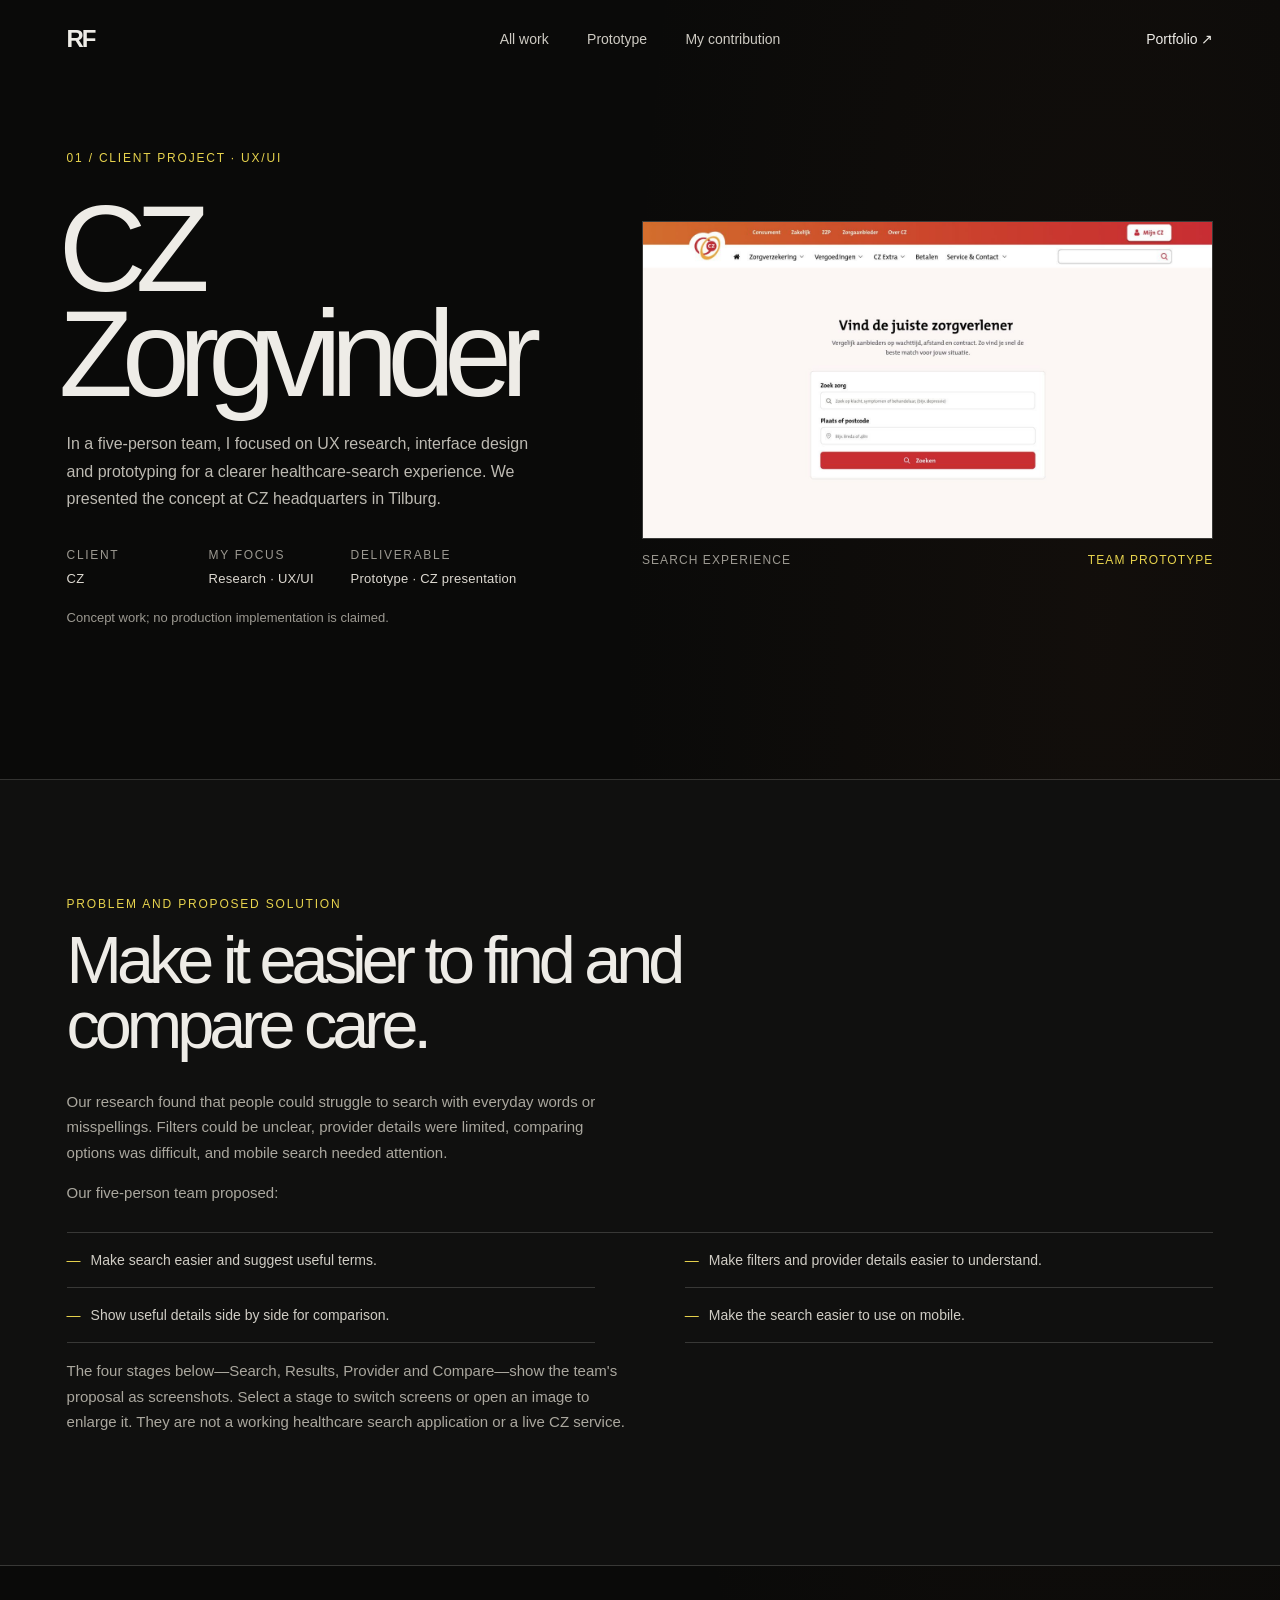
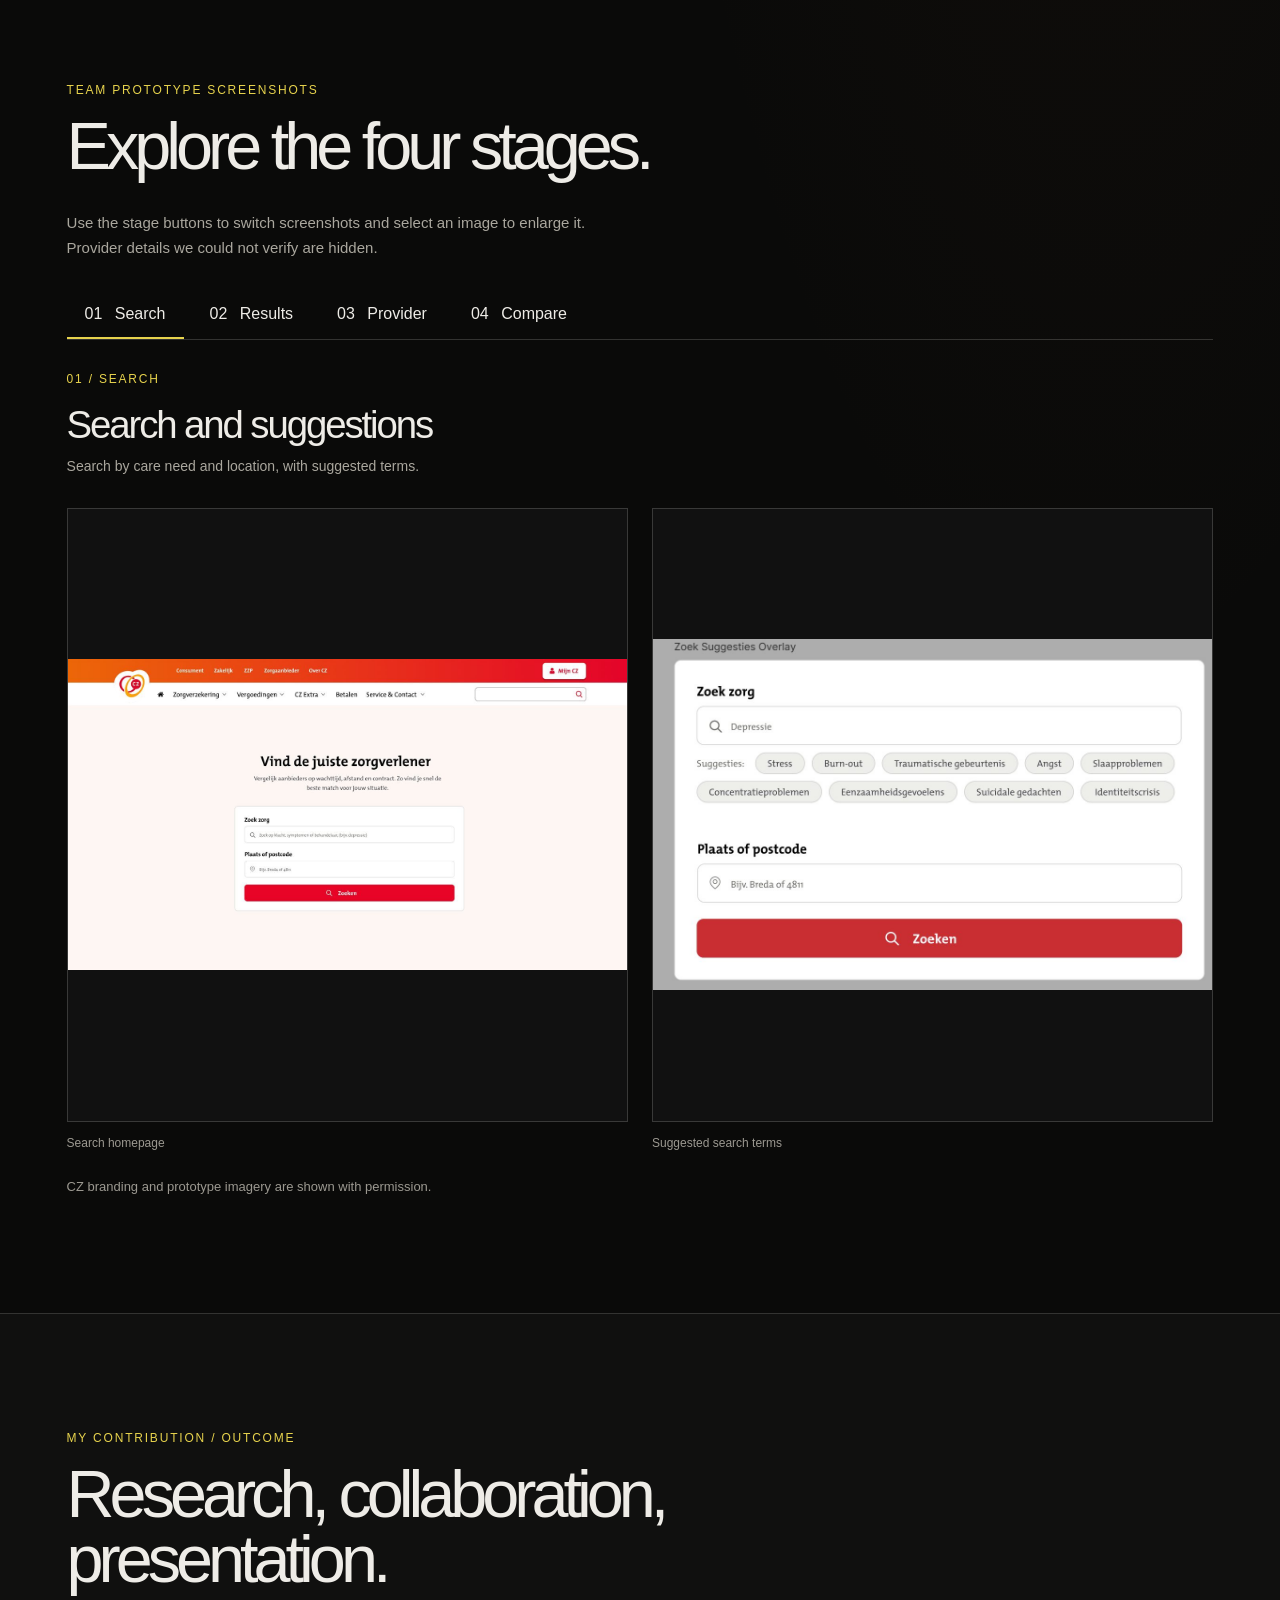
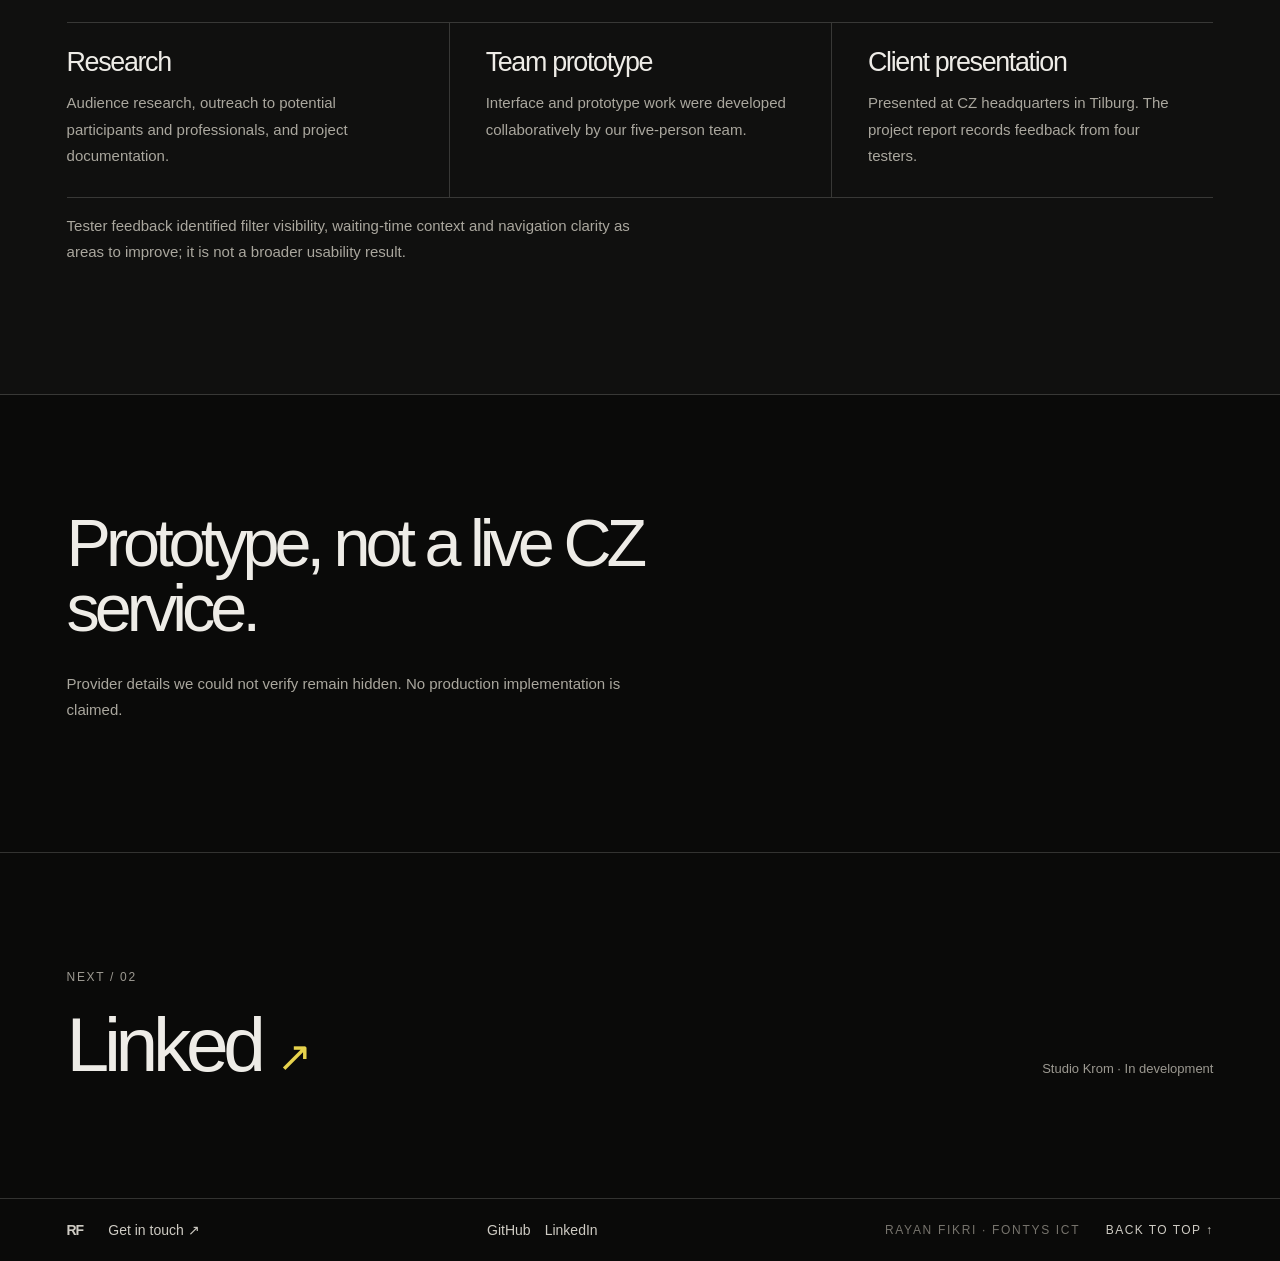
==== commit a9ea2ea2: "feat: improve portfolio based on user feedback Co-authored-by: Copilot <223556219+Copilot@users.nore" ====
--- a/cz.html
+++ b/cz.html
@@ -55,21 +55,23 @@
     </section>
 
     <section class="cz-section" aria-labelledby="cz-problem-title">
-      <p class="section-label">Research direction</p>
-      <h2 id="cz-problem-title">Make the search easier to navigate.</h2>
-      <p class="cz-section-intro">The project research highlighted friction around search terms, filters, provider context and comparison.</p>
+      <p class="section-label">Problem and proposed solution</p>
+      <h2 id="cz-problem-title">Make it easier to find and compare care.</h2>
+      <p class="cz-section-intro">Our research found that people could struggle to search with everyday words or misspellings. Filters could be unclear, provider details were limited, comparing options was difficult, and mobile search needed attention.</p>
+      <p class="cz-section-intro">Our five-person team proposed:</p>
       <ul class="cz-problem-list">
-        <li>Explore more forgiving search and suggestions.</li>
-        <li>Clarify filters and provider information.</li>
-        <li>Compare relevant details side by side.</li>
-        <li>Consider the experience on mobile.</li>
+        <li>Make search easier and suggest useful terms.</li>
+        <li>Make filters and provider details easier to understand.</li>
+        <li>Show useful details side by side for comparison.</li>
+        <li>Make the search easier to use on mobile.</li>
       </ul>
+      <p class="cz-section-intro">The four stages below—Search, Results, Provider and Compare—show the team's proposal as screenshots. Select a stage to switch screens or open an image to enlarge it. They are not a working healthcare search application or a live CZ service.</p>
     </section>
 
     <section class="cz-section prototype-explorer" id="prototype-explorer" data-prototype-explorer aria-labelledby="explorer-title">
-      <p class="section-label">The work / interactive prototype</p>
-      <h2 id="explorer-title">Four steps through the concept.</h2>
-      <p class="cz-section-intro">Select a stage to inspect the authentic team prototype. Unverified provider details remain masked.</p>
+      <p class="section-label">Team prototype screenshots</p>
+      <h2 id="explorer-title">Explore the four stages.</h2>
+      <p class="cz-section-intro">Use the stage buttons to switch screenshots and select an image to enlarge it. Provider details we could not verify are hidden.</p>
 
       <div class="prototype-tablist" role="tablist" aria-label="Prototype stages">
         <button id="prototype-tab-search" class="prototype-tab is-active" type="button" role="tab" aria-selected="true" aria-controls="prototype-panel-search" tabindex="0">01 <span>Search</span></button>
@@ -105,13 +107,13 @@
         <div class="prototype-panel-heading">
           <p class="section-label">02 / Results</p>
           <h3>Results and filters</h3>
-          <p>Explore filters for contract, distance, waiting time, specialisation and digital options. Sample provider data is masked.</p>
+          <p>Explore filters for contract, distance, waiting time, specialisation and digital options. Some sample provider details are hidden.</p>
         </div>
         <figure class="prototype-figure">
-          <button class="prototype-image-button" type="button" data-enlarge aria-label="Enlarge the redacted CZ Zorgvinder results screenshot">
-            <img src="assets/projects/cz-zorgvinder/cz-results-redacted.jpg" alt="Client-project results prototype with filter controls visible and provider sample data redacted" width="1400" height="1121" loading="lazy" decoding="async">
+          <button class="prototype-image-button" type="button" data-enlarge aria-label="Enlarge the CZ Zorgvinder results screenshot with some details hidden">
+            <img src="assets/projects/cz-zorgvinder/cz-results-redacted.jpg" alt="Client-project results prototype with filter controls visible and some provider details hidden" width="1400" height="1121" loading="lazy" decoding="async">
           </button>
-          <figcaption>Results concept · sample data masked</figcaption>
+          <figcaption>Results concept · some details hidden</figcaption>
         </figure>
       </section>
 
@@ -119,13 +121,13 @@
         <div class="prototype-panel-heading">
           <p class="section-label">03 / Provider</p>
           <h3>Provider details</h3>
-          <p>A detail view brings together care, language and service information. Identifying and unverified details are masked.</p>
+          <p>A detail view brings together care, language and service information. Names and provider details we could not verify are hidden.</p>
         </div>
         <figure class="prototype-figure">
-          <button class="prototype-image-button" type="button" data-enlarge aria-label="Enlarge the redacted CZ Zorgvinder provider screenshot">
-            <img src="assets/projects/cz-zorgvinder/cz-provider-redacted.jpg" alt="Client-project provider detail prototype with provider-specific information redacted" width="1400" height="1197" loading="lazy" decoding="async">
+          <button class="prototype-image-button" type="button" data-enlarge aria-label="Enlarge the CZ Zorgvinder provider screenshot with some details hidden">
+            <img src="assets/projects/cz-zorgvinder/cz-provider-redacted.jpg" alt="Client-project provider detail prototype with names and unverified details hidden" width="1400" height="1197" loading="lazy" decoding="async">
           </button>
-          <figcaption>Provider detail concept · identifying details masked</figcaption>
+          <figcaption>Provider detail concept · names and unverified details hidden</figcaption>
         </figure>
       </section>
 
@@ -133,13 +135,13 @@
         <div class="prototype-panel-heading">
           <p class="section-label">04 / Compare</p>
           <h3>Compare providers</h3>
-          <p>Compare care, distance, waiting time and service details side by side. Provider values are masked.</p>
+          <p>Compare care, distance, waiting time and service details side by side. Some provider values are hidden.</p>
         </div>
         <figure class="prototype-figure">
-          <button class="prototype-image-button" type="button" data-enlarge aria-label="Enlarge the redacted CZ Zorgvinder comparison screenshot">
-            <img src="assets/projects/cz-zorgvinder/cz-compare-redacted.jpg" alt="Client-project provider comparison table with row labels visible and provider values redacted" width="1400" height="854" loading="lazy" decoding="async">
+          <button class="prototype-image-button" type="button" data-enlarge aria-label="Enlarge the CZ Zorgvinder comparison screenshot with some details hidden">
+            <img src="assets/projects/cz-zorgvinder/cz-compare-redacted.jpg" alt="Client-project provider comparison table with row labels visible and some provider values hidden" width="1400" height="854" loading="lazy" decoding="async">
           </button>
-          <figcaption>Comparison concept · provider details masked</figcaption>
+          <figcaption>Comparison concept · some provider details hidden</figcaption>
         </figure>
       </section>
     </section>
@@ -166,7 +168,7 @@
 
     <section class="cz-publication-note" aria-label="Project publication context">
       <h2>Prototype, not a live CZ service.</h2>
-      <p>Unverified provider information remains masked. No production implementation is claimed.</p>
+      <p>Provider details we could not verify remain hidden. No production implementation is claimed.</p>
     </section>
 
     <nav class="case-next" aria-label="Next project">
